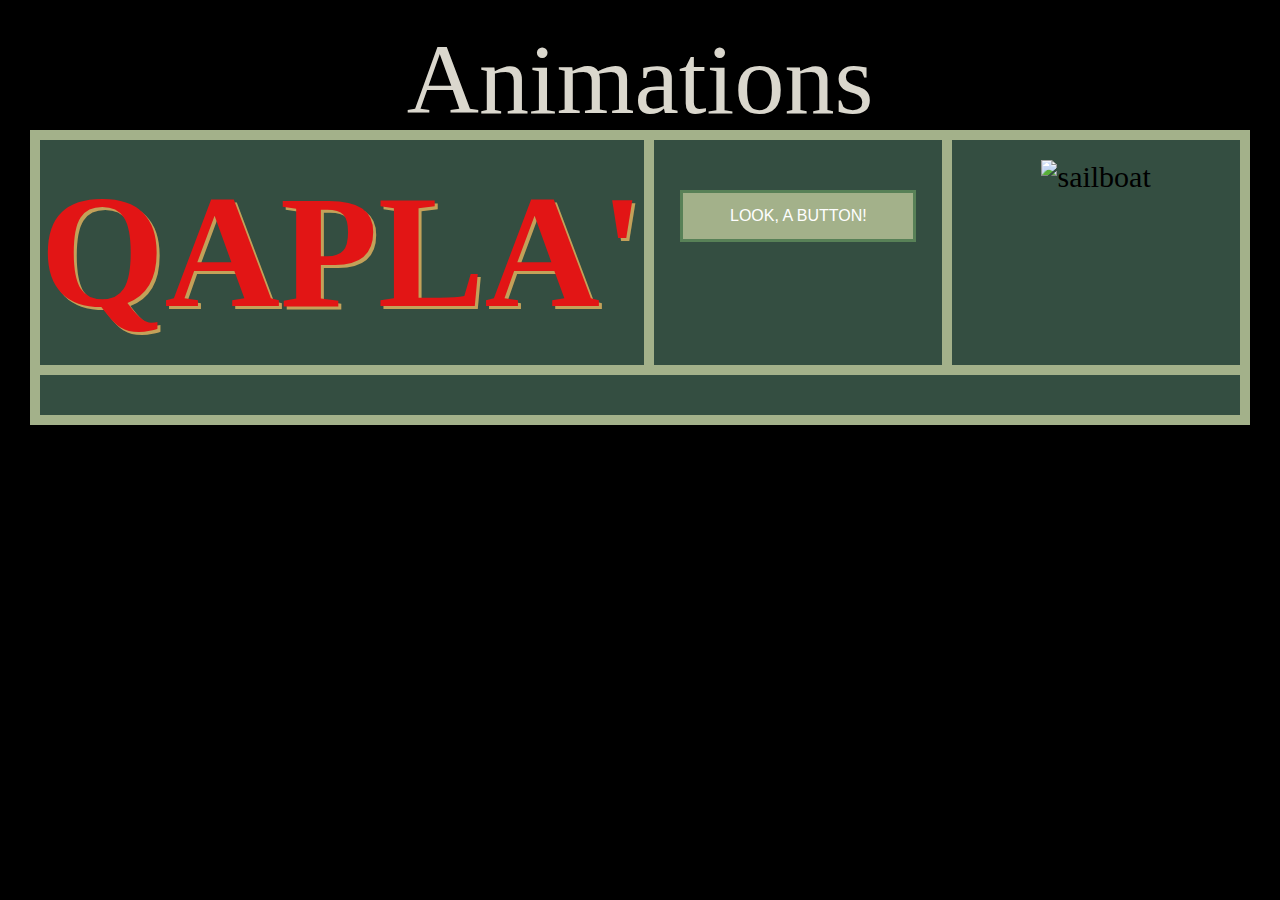
==== index.html @ 4ea67536 "Animation fill" ====
<!DOCTYPE html>
<html lang="en">
<!--
NIC DGL 203
Assignment 2b
Student: Will Lewthwaite
Modified Date: 18 October 2021
-->

<head>
    <meta charset="UTF-8">
    <meta name="viewport" content="width=device-width, initial-scale=1.0">
    <title>Animatitons</title>
    <link rel="stylesheet" href="style.css">
</head>

<body>
    <header class="header">
        <h1>Animations</h1>
    </header>
    <div class="Frames">
        <div class="frame1">
            <h2>QAPLA'</h2>
        </div> <!-- The word Qapla' is Klingon for Success or Good Fortune -->
        <div class="frame2">
            <button><a>Look, a button!</a></button>
        </div>
        <div class="frame3">
            <img src="Sailboat.svg" alt="sailboat" class="boat">
        </div> <!-- My own drawing made in Illustrator -->
        <div class="frame4"></div>
    </div>
</body>

</html>
---- style.css ----
/*
NIC DGL 203
Assignment 2b
Student: Will Lewthwaite
Modified Date: 18 October 2021 
*/

/* Colors used
#DAD7CD - Timberwolf
#A3B18A - Laurel Green
#588157 - Fern
#3A5A40 - Hunter
#344E41 - Brunswick
*/

/* ########### Global Styles ############ */

* {
    padding: 0;
    margin: 0;
    box-sizing: border-box;
}

*, *:before, *:after {
    box-sizing: inherit;
}

html, body {
    background-color: black;
    padding: 15px;
}

h1 {
    font-size: 100px;
    line-height: 1;
}

h2 {
    font-size: 25px;
    color: #DAD7CD;
}

p {
    font-size: 18px;
    color: #DAD7CD;
}

h1 {
    font-family: 'IM Fell English SC', serif;
    font-weight: 400;
    margin: 0;
    color: #DAD7CD
}

img {
    width: 75px;
}

/* ### Grid Styles ### */

.Frames {
    display: grid;
    grid-template-columns: 1fr 1fr 1fr;
    grid-template-rows: 1fr auto;
    grid-gap: 10px;
    background-color: #A3B18A;
    padding: 10px;
}

.Frames>div {
    background-color: #344E41;
    text-align: center;
    padding: 20px 0;
    font-size: 30px;
}

.frame3 {
    background-color: aqua;
}

.frame4 {
    grid-column-start: 1;
    grid-column-end: 4;
    grid-row-start: 2;
    grid-row-end: span 2;
}

/* ## Expanding Typing Animation in Frame 1 ## */

@import url('https://fonts.googleapis.com/css2?family=Rampart+One&display=swap');
@keyframes scaleIn {
    0% {
        transform: scale(0.2);
    }
    85% {
        transform: scale(1.1);
    }
    100% {
        transform: scale(1);
    }
}

h2 {
    font-size: 10rem;
    font-family: 'Rampart One', cursive;
    color: #e21515;
    text-shadow: 3px 3px 0px #c3a159;
    animation-name: scaleIn;
    animation-duration: 2s;
}

/* ## Button in Frame 2 ## */

button:hover {
    cursor: pointer;
}

button {
    /*Customized colors*/
    border: 3px solid #588157;
    margin: 30px auto 0;
    padding: 14px 15px;
    color: #fff;
    background: #A3B18A;
    width: 200px;
    font-size: 1rem;
    text-align: center;
    text-transform: uppercase;
}

button {
    transition: background .3s ease-in, transform .2s .1s ease-in-out;
    border-radius: .3s ease-in;
}

button:hover {
    /* Customized colors */
    transform: scale(1.3);
    background: #DAD7CD;
    color: #353535;
    border-radius: 20px;
}

/* #### Sailboat animation in Frame 3 #### */


.boat:hover {
    animation-name: move;
    animation-duration: 3s;
    animation-fill-mode: forwards;
    animation-iteration-count: 3;
    animation-direction: alternate-reverse;
}

@keyframes move {
    100% {
        transform: translateX(200%);
    }
}

/* #### Responsive Styles #### */

@media screen and (min-width:750px) {
    header, footer {
        text-align: center;
    }
}

@media screen and (max-width: 749px) {
    header, footer {
        text-align: center;
    }
    .Frames {
        display: flex;
        flex-direction: column;
        justify-content: center;
    }
}
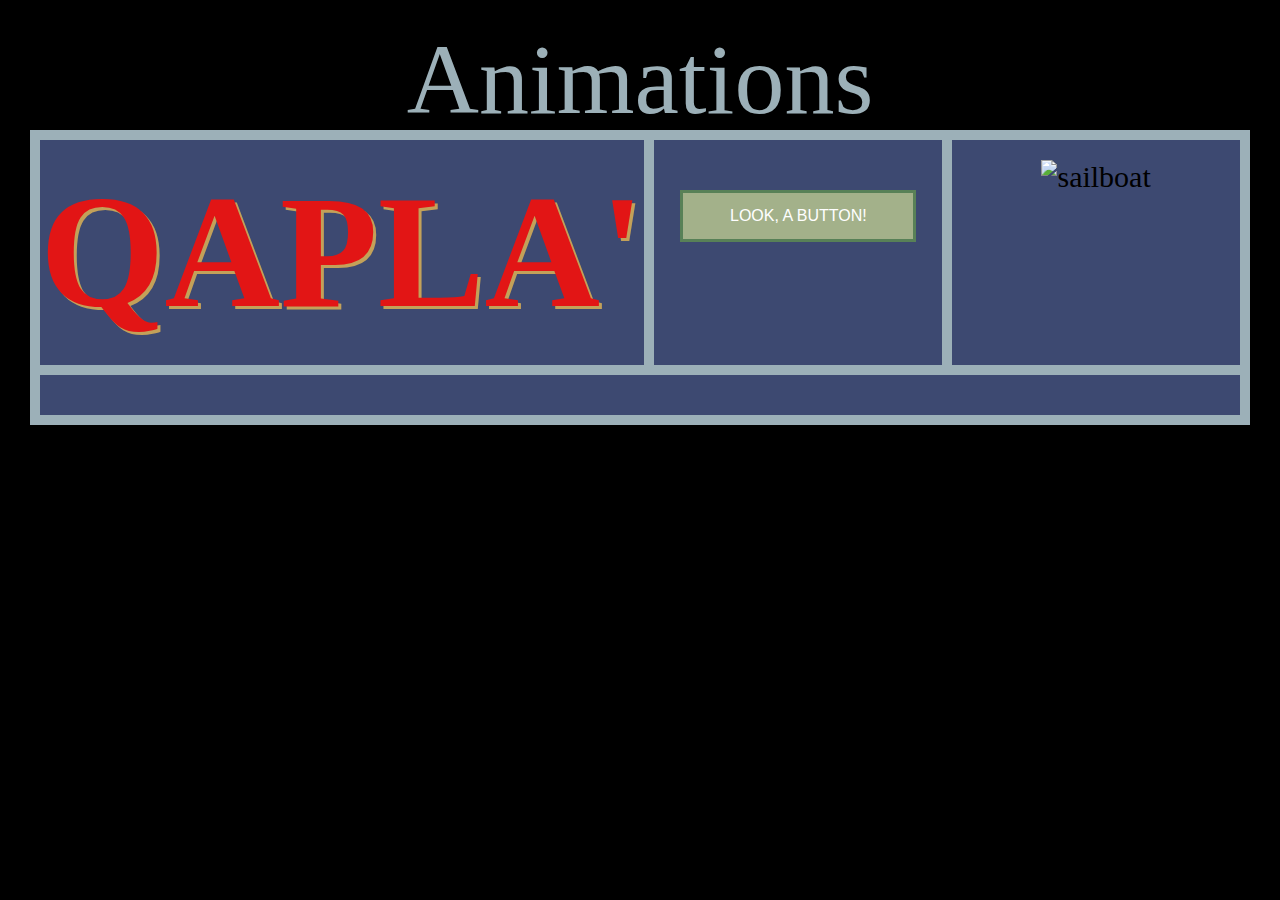
==== commit f3c6f34d: "Debug animation edit colors" ====
--- a/index.html
+++ b/index.html
@@ -26,7 +26,7 @@
             <button><a>Look, a button!</a></button>
         </div>
         <div class="frame3">
-            <img src="Sailboat.svg" alt="sailboat" class="boat">
+            <img src="img/Sailboat.svg" alt="sailboat" class="boat">
         </div> <!-- My own drawing made in Illustrator -->
         <div class="frame4"></div>
     </div>
--- a/style.css
+++ b/style.css
@@ -9,8 +9,9 @@
 #DAD7CD - Timberwolf
 #A3B18A - Laurel Green
 #588157 - Fern
-#3A5A40 - Hunter
-#344E41 - Brunswick
+#9CB0B8 - Pewter Blue
+#667AA3 - Blue Yonder
+#3D4971 - RCAF Blue
 */
 
 /* ########### Global Styles ############ */
@@ -49,11 +50,11 @@
     font-family: 'IM Fell English SC', serif;
     font-weight: 400;
     margin: 0;
-    color: #DAD7CD
+    color: #9CB0B8
 }
 
 img {
-    width: 75px;
+    width: 100px;
 }
 
 /* ### Grid Styles ### */
@@ -63,19 +64,15 @@
     grid-template-columns: 1fr 1fr 1fr;
     grid-template-rows: 1fr auto;
     grid-gap: 10px;
-    background-color: #A3B18A;
+    background-color: #9CB0B8;
     padding: 10px;
 }
 
 .Frames>div {
-    background-color: #344E41;
+    background-color: #3D4971;
     text-align: center;
     padding: 20px 0;
     font-size: 30px;
-}
-
-.frame3 {
-    background-color: aqua;
 }
 
 .frame4 {
@@ -143,7 +140,6 @@
 
 /* #### Sailboat animation in Frame 3 #### */
 
-
 .boat:hover {
     animation-name: move;
     animation-duration: 3s;
@@ -153,8 +149,8 @@
 }
 
 @keyframes move {
-    100% {
-        transform: translateX(200%);
+    75% {
+        transform: translateX(100%);
     }
 }
 
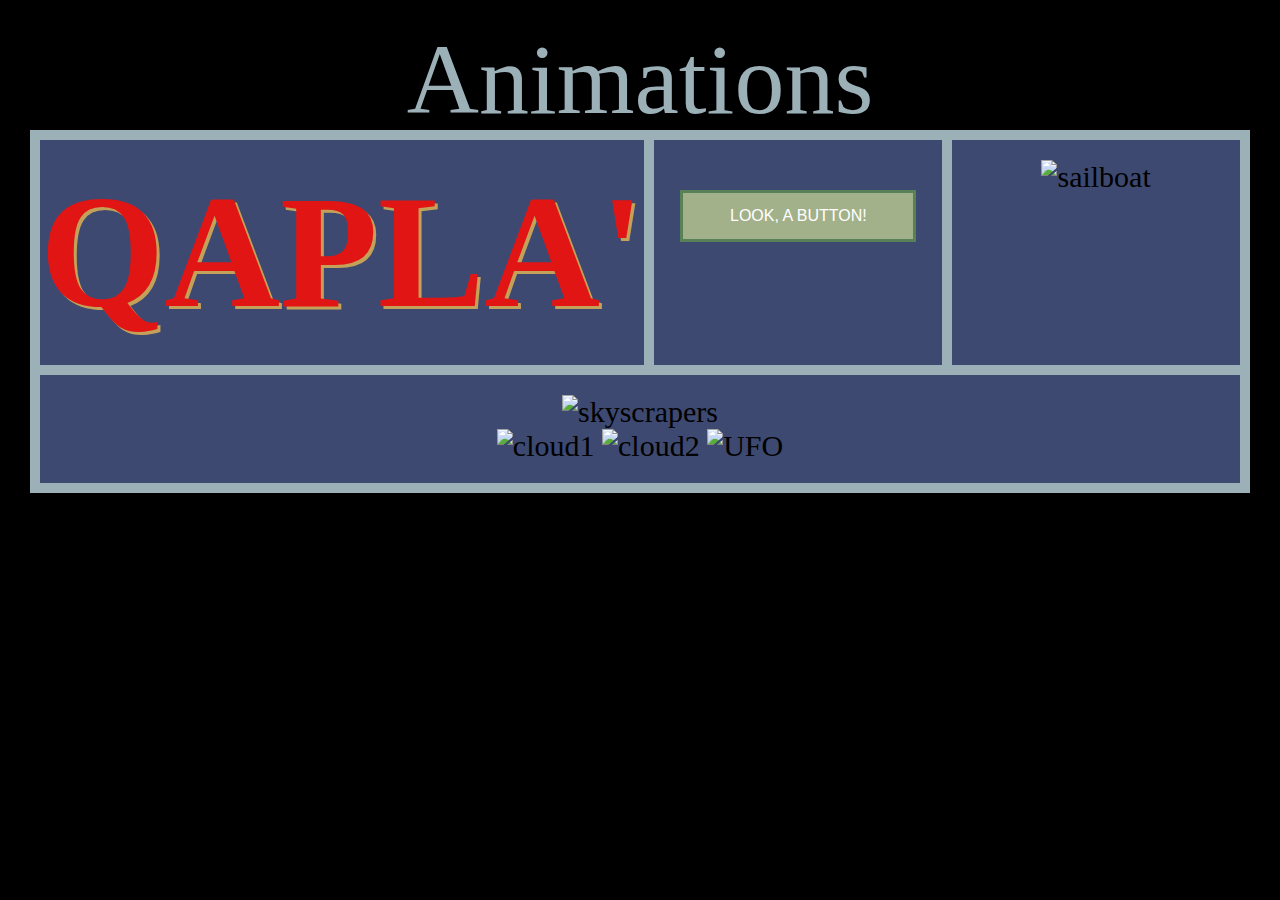
==== commit 8843e675: "Add content to div & set sizes" ====
--- a/index.html
+++ b/index.html
@@ -4,7 +4,7 @@
 NIC DGL 203
 Assignment 2b
 Student: Will Lewthwaite
-Modified Date: 18 October 2021
+Modified Date: 19 October 2021
 -->
 
 <head>
@@ -28,7 +28,14 @@
         <div class="frame3">
             <img src="img/Sailboat.svg" alt="sailboat" class="boat">
         </div> <!-- My own drawing made in Illustrator -->
-        <div class="frame4"></div>
+        <div class="frame4">
+            <div class="sky-scraper">
+                <img src="img/City.svg" alt="skyscrapers"> <!-- My own drawing -->
+            </div>
+            <img src="img/cloud01.svg" alt="cloud1">
+            <img src="img/cloud02.svg" alt="cloud2">
+            <img src="img/UFO.svg" alt="UFO"> <!-- My own drawing -->
+        </div>
     </div>
 </body>
 
--- a/style.css
+++ b/style.css
@@ -2,16 +2,30 @@
 NIC DGL 203
 Assignment 2b
 Student: Will Lewthwaite
-Modified Date: 18 October 2021 
+Modified Date: 19 October 2021 
 */
 
-/* Colors used
+/* 
+    ##### Contents #####
+    1. Colors
+    2. Global Styles
+    3. Grid Styles
+    4. Expanding Typing Animation in Frame 1
+    5. Button in Frame 2
+    6. Sailboat animation in Frame 3
+    7. Clouds Moving in Frame 4
+    8. Responsive Styles
+*/
+
+/* Colors used - Not including text color in Frame1 h2
 #DAD7CD - Timberwolf
 #A3B18A - Laurel Green
 #588157 - Fern
 #9CB0B8 - Pewter Blue
 #667AA3 - Blue Yonder
 #3D4971 - RCAF Blue
+#000000 - Black
+#FFFFFF - White
 */
 
 /* ########### Global Styles ############ */
@@ -154,6 +168,20 @@
     }
 }
 
+/* #### Clouds Moving in Frame 4 #### */
+
+img.cloud {
+    width: 150px;
+}
+
+img.UFO {
+    width: 100px;
+}
+
+.sky-scraper img {
+    width: 100%;
+}
+
 /* #### Responsive Styles #### */
 
 @media screen and (min-width:750px) {
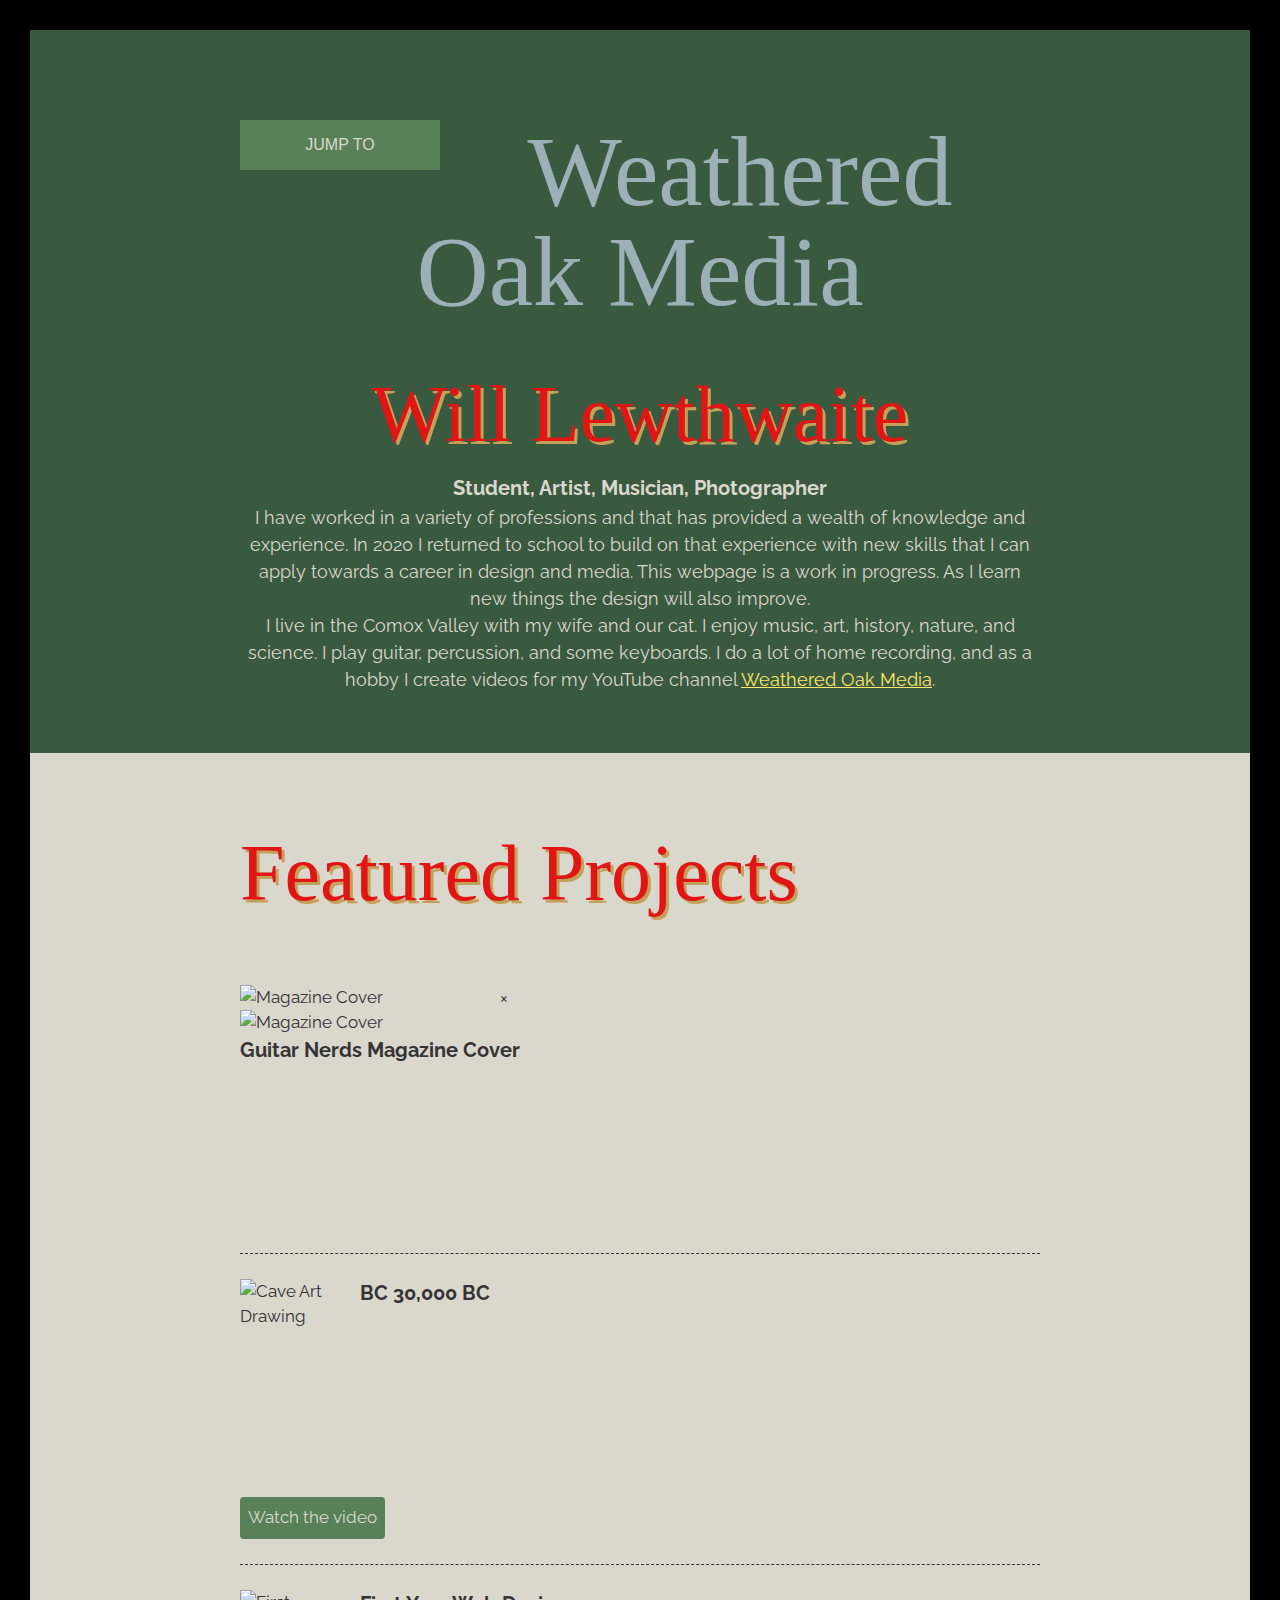
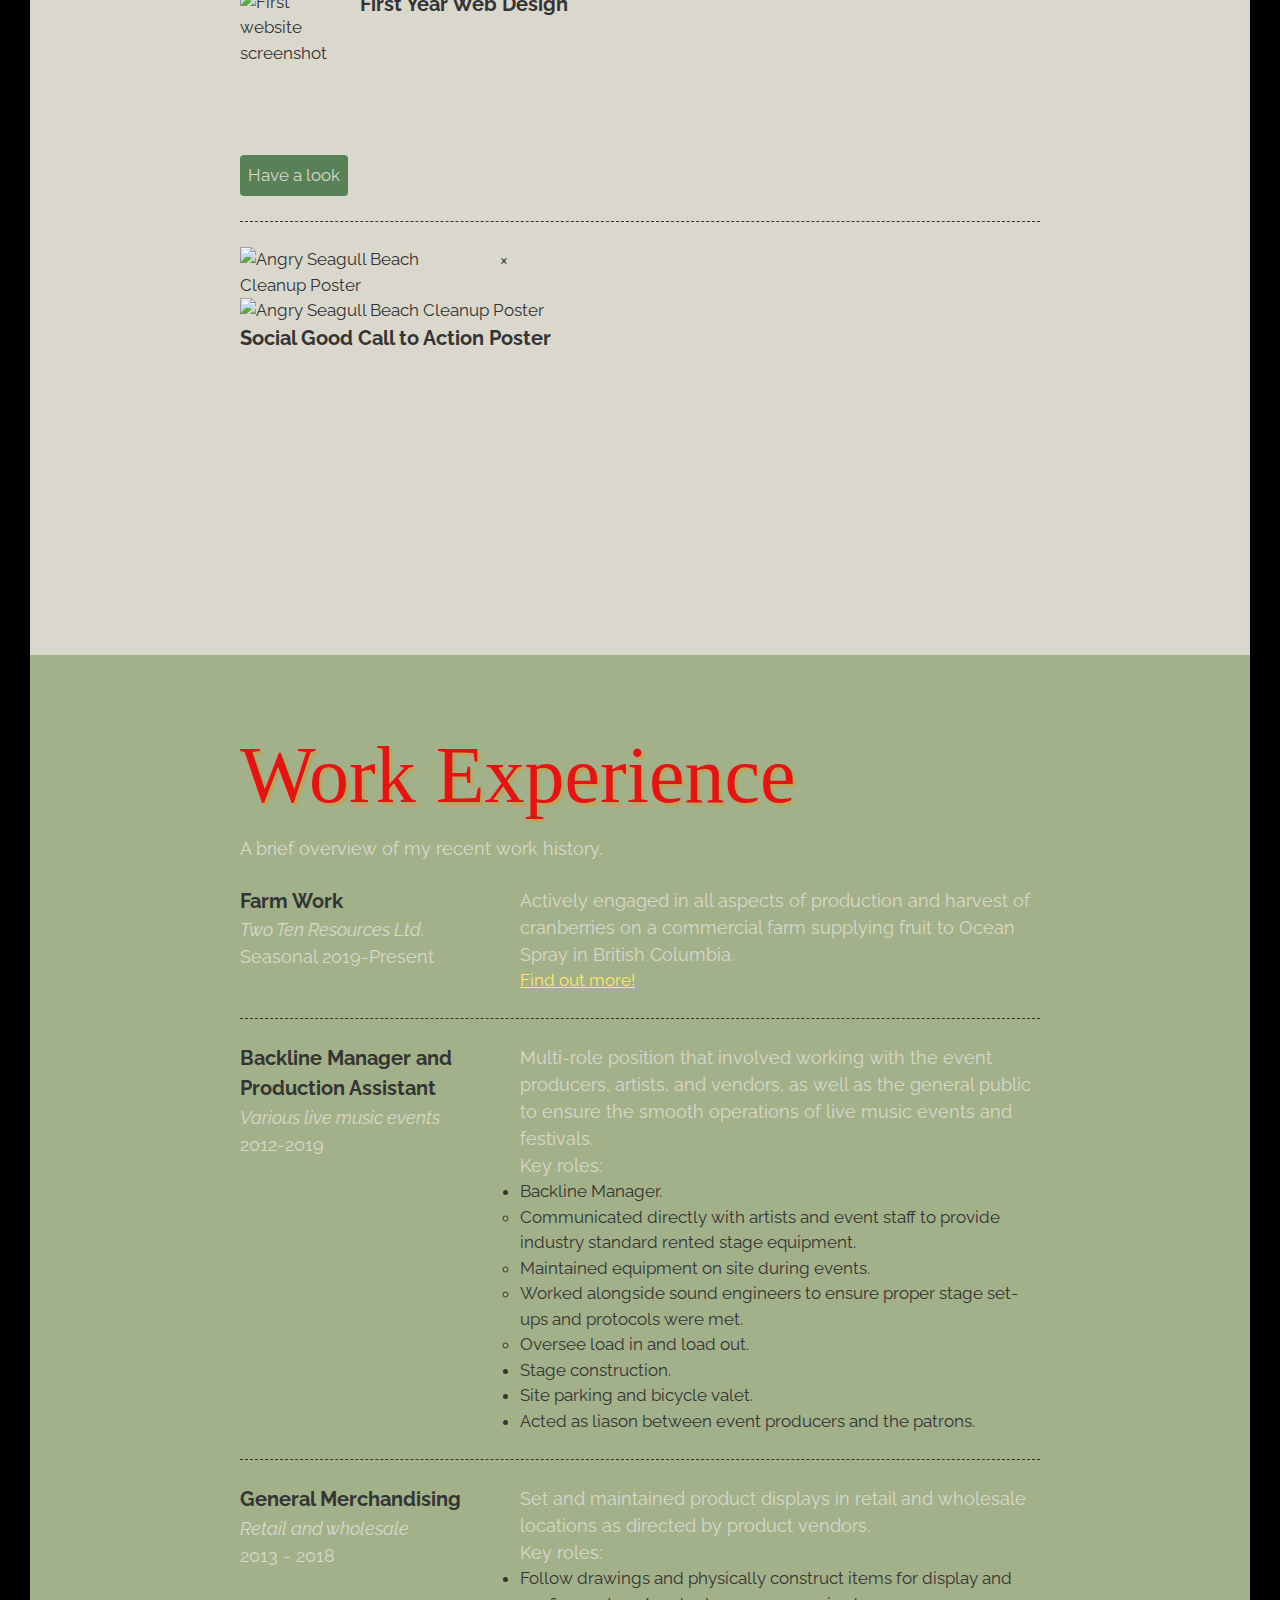
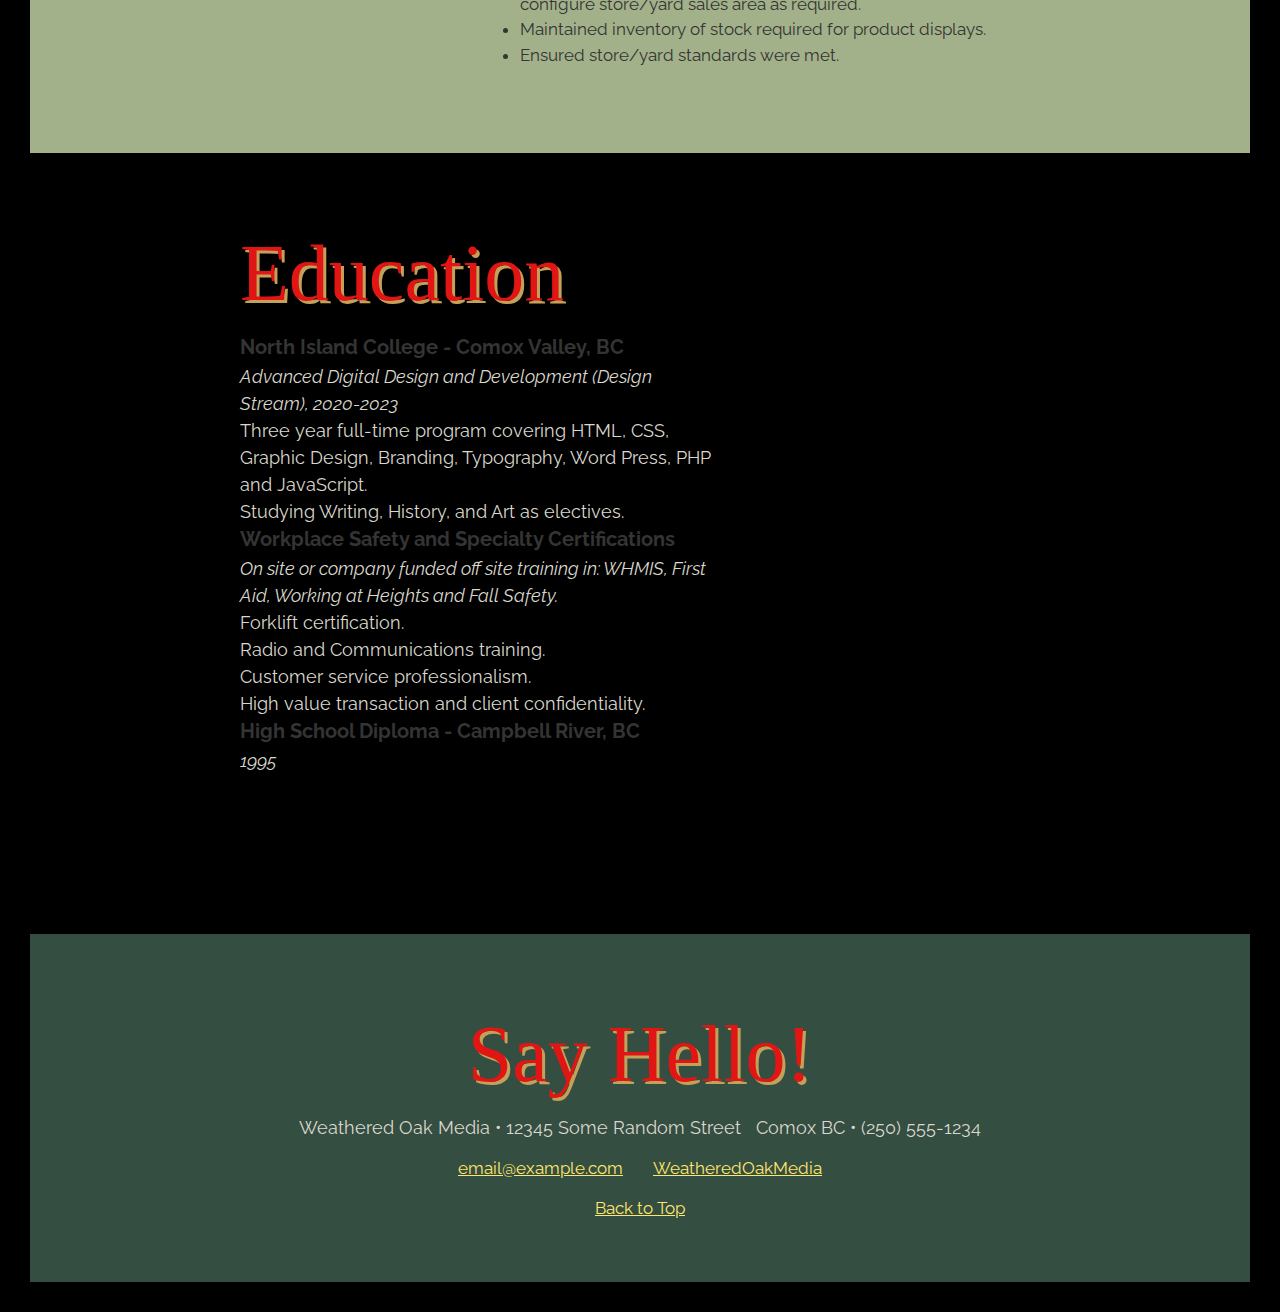
==== commit 0958fe23: "Link css page" ====
--- a/index.html
+++ b/index.html
@@ -1,42 +1,256 @@
 <!DOCTYPE html>
 <html lang="en">
 <!--
-NIC DGL 203
-Assignment 2b
-Student: Will Lewthwaite
-Modified Date: 19 October 2021
+  NIC DGL-203
+  Assignment 1c
+  Author: Will Lewthwaite
+  Date Last Modified: 24 October 2021
 -->
 
 <head>
-    <meta charset="UTF-8">
-    <meta name="viewport" content="width=device-width, initial-scale=1.0">
-    <title>Animatitons</title>
-    <link rel="stylesheet" href="style.css">
+  <meta charset="UTF-8">
+  <meta name="viewport" content="width=device-width, initial-scale=1.0">
+  <title>Weathered Oak Media</title>
+  <link href="https://fonts.googleapis.com/css2?family=IM+Fell+English+SC&family=Raleway&display=swap" rel="stylesheet">
+  <link rel="stylesheet" href="master-styles.css">
 </head>
 
 <body>
-    <header class="header">
-        <h1>Animations</h1>
+  <main>
+    <!-- ***********************  ABOUT / PROFILE  *********************** -->
+    <header>
+      <div class="content-wrap">
+
+        <div class="dropdown">
+          <!--Code from W3 Schools Website HTML/CSS basic Drop Menu.
+          Modified class id names, added 4th list item-->
+          <button class="dropbtn">Jump To</button>
+          <div class="dropdown-list">
+            <a href="#f-projects">Projects</a>
+            <a href="#work">Work Experience</a>
+            <a href="#edu">Education</a>
+            <a href="#contact">Contact</a>
+          </div>
+        </div>
+
+        <h1 id="about">Weathered Oak Media</h1>
+        <h2>Will Lewthwaite</h2>
+        <h3>Student, Artist, Musician, Photographer</h3>
+        <p>I have worked in a variety of professions and that has provided a wealth of knowledge and experience.
+          In 2020 I returned to school to build on that experience with new skills that I can apply towards a career
+          in
+          design and media.
+          This webpage is a work in progress. As I learn new things the design will also improve.</p>
+        <p>I live in the Comox Valley with my wife and our cat. I enjoy music, art, history, nature, and science.
+          I play guitar, percussion, and some keyboards. I do a lot of home recording, and as a hobby I create videos
+          for my YouTube channel <a href="https://www.youtube.com/channel/UCxy8o0J-DcobOQG56dG_FbA"
+            target="_blank">Weathered Oak Media</a>.</p>
+
+
+      </div>
+
     </header>
-    <div class="Frames">
-        <div class="frame1">
-            <h2>QAPLA'</h2>
-        </div> <!-- The word Qapla' is Klingon for Success or Good Fortune -->
-        <div class="frame2">
-            <button><a>Look, a button!</a></button>
-        </div>
-        <div class="frame3">
-            <img src="img/Sailboat.svg" alt="sailboat" class="boat">
-        </div> <!-- My own drawing made in Illustrator -->
-        <div class="frame4">
-            <div class="sky-scraper">
-                <img src="img/City.svg" alt="skyscrapers"> <!-- My own drawing -->
+
+    <!-- ********************  PROJECTS / PORTFOLIO  ********************* -->
+    <section class="projects">
+      <div class="content-wrap divider">
+        <h2 id="f-projects">Featured Projects</h2>
+        <p>View selected projects below.</p>
+
+        <!-- Project 1 -->
+        <section class="project-item">
+          <img src="images/GuitarNerdsCover.jpg" alt="Magazine Cover" style="width:30%;cursor:zoom-in"
+            onclick="document.getElementById('modal01').style.display='block'">
+
+          <div id="modal01" class="w3-modal" onclick="this.style.display='none'">
+            <span class="w3-button w3-hover-red w3-xlarge w3-display-topright">&times;</span>
+            <div class="w3-modal-content w3-animate-zoom">
+              <img src="images/GuitarNerdsCover.jpg" alt="Magazine Cover" style="width:100%">
+              <!--Modal Code adapted from W3 Schools website. Modified with image names and div id -->
             </div>
-            <img src="img/cloud01.svg" alt="cloud1">
-            <img src="img/cloud02.svg" alt="cloud2">
-            <img src="img/UFO.svg" alt="UFO"> <!-- My own drawing -->
-        </div>
-    </div>
+          </div>
+          <!--This is where I will showcase magazine cover from last year. Modal image will work here.-->
+          <h3>Guitar Nerds Magazine Cover</h3>
+          <p>For my DGL 112 Typography course, a major project was designing a magazine cover plus the first few pages.
+            This included advertising, a letter from the editor, and an article. I designed the entire project from
+            scratch, wrote all of the content, and used my own photos with assistance from my wife. The project received
+            high marks and high praise
+            from the instructor, and also provided an opportunity to live out a teenage fantasy by putting myself on the
+            cover.
+            Click the image to enlarge.</p>
+        </section>
+
+        <!-- Project 2 -->
+        <section class="project-item">
+          <img src="images/WillCaveArt.jpg" alt="Cave Art Drawing">
+          <h3>BC 30,000 BC</h3>
+          <p>As a term project in FIN 100 Art History, students were asked to analyze and critique a work of art from a
+            period of history
+            within the textbook and then come up with their own creative response in whatever form. I chose the artwork
+            seen in prehistoric
+            cave drawings found in France that are estimated to be well over 30,000 years old. My creative response was
+            in two parts:
+            I created a large drawing in the style and method of the ancient artists and produced a video documenting
+            the
+            entire project. This involved research, voice-over recordings, and even composing and recording the
+            soundtrack.
+          </p>
+          <a class="btn" href="https://www.youtube.com/watch?v=9argG19zbzU" target="_blank">Watch the video</a>
+        </section>
+
+        <!-- Project 3 -->
+        <section class="project-item">
+          <img src="images/WOSite1.jpg" alt="First website screenshot">
+          <h3>First Year Web Design</h3>
+          <p>In my first year DGL 103 and 113 classes the major course project was to create our very own websites from
+            the ground up.
+            Being new to web development, my idea was to build a site to showcase my evolving photo and video work under
+            my established name
+            Weathered Oak Media. The site has minor flaws, but it is something I am proud of for a first attempt.
+          </p>
+          <a class="btn" href="https://nicdgl113.github.io/course-project-WeatheredOak/WeatheredOak_home.html"
+            target="_blank">Have a look</a>
+        </section>
+
+        <!-- Project 4 -->
+        <section class="project-item">
+          <img src="images/BeachMasse3_WL.jpg" alt="Angry Seagull Beach Cleanup Poster" style="width:30%;cursor:zoom-in"
+            onclick="document.getElementById('modal02').style.display='block'">
+
+          <div id="modal02" class="w3-modal" onclick="this.style.display='none'">
+            <span class="w3-button w3-hover-red w3-xlarge w3-display-topright">&times;</span>
+            <div class="w3-modal-content w3-animate-zoom">
+              <img src="images/BeachMasse3_WL.jpg" alt="Angry Seagull Beach Cleanup Poster" style="width:100%">
+              <!--Code adapted from W3 Schools website. Modified with image names and div id -->
+            </div>
+          </div>
+          <h3>Social Good Call to Action Poster</h3>
+          <p>A notable project from my DGL 102 course was a Social Good Call to Action poster. Using design principles
+            we learned
+            throughout the year, we chose a worthy cause and created posters to raise awareness of an issue with the
+            call to action
+            clearly noted. Plastic pollution on our beaches is a worldwide issue, so my poster urges people to get
+            involved in beach
+            cleanups through the Surfrider Foundation. The style of my design is a tribute to the psychedelic concert
+            posters of the 1960s,
+            particularly the artist Bob Masse, with a modern twist. The angry seagull became a bit of a mascot for my
+            entire first year.
+            Click the image to enlarge.
+          </p>
+        </section>
+      </div>
+    </section>
+
+    <!-- ***********************  WORK EXPERIENCE  *********************** -->
+    <section class="work-experience">
+      <div class="content-wrap item-details divider">
+        <h2 id="work">Work Experience</h2>
+        <p>A brief overview of my recent work history.</p>
+
+        <!-- Job 1 -->
+        <section class="job-item">
+          <div class="job-details">
+            <h3>Farm Work</h3>
+            <p>Two Ten Resources Ltd.</p>
+            <p>Seasonal 2019-Present</p>
+          </div>
+          <div class="job-summary">
+            <p>Actively engaged in all aspects of production and harvest of cranberries on a commercial farm supplying
+              fruit to Ocean Spray in British Columbia.</p>
+            <a class="btn" href="https://www.youtube.com/watch?v=CwHTG5QL4j8" target="_blank">Find out more!</a>
+          </div>
+        </section>
+
+        <!-- Job 2 -->
+        <section class="job-item">
+          <div class="job-details">
+            <h3>Backline Manager and Production Assistant</h3>
+            <p>Various live music events</p>
+            <p>2012-2019</p>
+          </div>
+          <div class="job-summary">
+            <p>Multi-role position that involved working with the event producers, artists, and vendors, as well as the
+              general public
+              to ensure the smooth operations of live music events and festivals.
+            </p>
+            <p>Key roles:</p>
+            <ul>
+              <li>Backline Manager.
+                <ul>
+                  <li>Communicated directly with artists and event staff to provide industry standard rented stage
+                    equipment.</li>
+                  <li>Maintained equipment on site during events.</li>
+                  <li>Worked alongside sound engineers to ensure proper stage set-ups and protocols were met.</li>
+                  <li>Oversee load in and load out.</li>
+                </ul>
+              </li>
+              <li>Stage construction.</li>
+              <li>Site parking and bicycle valet.</li>
+              <li>Acted as liason between event producers and the patrons.</li>
+            </ul>
+          </div>
+        </section>
+
+        <!-- Job 3 -->
+        <section class="job-item">
+          <div class="job-details">
+            <h3>General Merchandising</h3>
+            <p>Retail and wholesale</p>
+            <p>2013 - 2018</p>
+          </div>
+          <div class="job-summary">
+            <p>Set and maintained product displays in retail and wholesale locations as directed by product vendors.</p>
+            <p>Key roles:</p>
+            <ul>
+              <li>Follow drawings and physically construct items for display and configure store/yard sales area as
+                required.</li>
+              <li>Maintained inventory of stock required for product displays.</li>
+              <li>Ensured store/yard standards were met.</li>
+            </ul>
+          </div>
+        </section>
+      </div>
+    </section>
+
+    <!-- ******************  EDUCATION & CERTIFICATIONS ****************** -->
+    <section class="education">
+      <div class="content-wrap item-details">
+        <h2 id="edu">Education</h2>
+        <section>
+          <h3>North Island College - Comox Valley, BC</h3>
+          <p>Advanced Digital Design and Development (Design Stream), 2020-2023</p>
+          <p>Three year full-time program covering HTML, CSS, Graphic Design, Branding, Typography, Word Press, PHP and
+            JavaScript.</p>
+          <p>Studying Writing, History, and Art as electives.</p>
+        </section>
+        <section>
+          <h3>Workplace Safety and Specialty Certifications</h3>
+          <p>On site or company funded off site training in: WHMIS, First Aid, Working at Heights and Fall Safety.</p>
+          <p>Forklift certification.</p>
+          <p>Radio and Communications training.</p>
+          <p>Customer service professionalism.</p>
+          <p>High value transaction and client confidentiality.</p>
+        </section>
+        <section>
+          <h3>High School Diploma - Campbell River, BC</h3>
+          <p>1995</p>
+        </section>
+      </div>
+    </section>
+
+    <!-- *****************  CONTACT INFO / SOCIAL MEDIA  ***************** -->
+    <footer>
+      <div class="content-wrap">
+        <h2 id="contact">Say Hello!</h2>
+        <p>Weathered Oak Media &#8226; 12345 Some Random Street &nbsp; Comox BC &#8226; (250) 555-1234 </p>
+        <ul class="contact-list">
+          <li><a href="mailto:email@example.com">email@example.com</a></li>
+          <li><a href="https://www.facebook.com/WeatheredOakMedia" target="_blank">WeatheredOakMedia</a></li>
+        </ul>
+        <a class="btn" href="#about">Back to Top</a>
+      </div>
+    </footer>
+  </main>
 </body>
 
 </html>--- a/master-styles.css
+++ b/master-styles.css
@@ -0,0 +1,515 @@
+/*
+NIC DGL-203
+Assignment 2c - Master Stylesheet
+Author: Will Lewthwaite
+Date Last Modified: 24 October, 2021
+*/
+
+/*
+COLOR PALETTE
+https://coolors.co/f7fff7-343434-2f3061-ffe66d-a1c6d7
+#F7FFF7 - almost white
+#343434 - dark gray - almost black
+#2F3061 - blue dark
+#FFE66D - yellow
+#A1C6D7 - blue light
+*/
+
+/*New Custom Color Palette Oct 3, 2021
+https://coolors.co/dad7cd-a3b18a-588157-3a5a40-344e41
+#DAD7CD - Timberwolf
+#A3B18A - Laurel Green
+#588157 - Fern
+#3A5A40 - Hunter
+#344E41 - Brunswick
+*/
+
+/* Global styles
+------------------------------------*/
+
+html {
+    box-sizing: border-box;
+}
+
+*, *:before, *:after {
+    box-sizing: inherit;
+}
+
+body {
+    color: #343434;
+    margin: 0;
+    padding: 0;
+    font-family: 'Raleway', sans-serif;
+    font-size: 17px;
+    line-height: 1.5;
+}
+
+img {
+    width: 300px;
+}
+
+a {
+    color: #FFE66D;
+}
+
+a:hover {
+    text-decoration: none;
+}
+
+h1 {
+    font-size: 100px;
+    line-height: 1;
+    padding: 32px 0;
+}
+
+h2 {
+    font-size: 45px;
+}
+
+h1, h2 {
+    font-family: 'IM Fell English SC', serif;
+    font-weight: 400;
+    margin: 0;
+}
+
+.content-wrap {
+    max-width: 800px;
+    width: 85%;
+    margin: 0 auto;
+    padding: 60px 0;
+}
+
+h3 {
+    margin-bottom: 0;
+}
+
+.item-details h3+p {
+    font-style: italic;
+}
+
+.item-details h3~p {
+    margin: 0;
+}
+
+.divider>section {
+    border-bottom: 1px dashed #343434;
+    padding: 25px 0;
+}
+
+.divider>section:last-of-type {
+    border-bottom: none;
+}
+
+/* Profile
+------------------------------------*/
+
+header {
+    background: #3A5A40;
+    color: #DAD7CD;
+}
+
+/* -Drop Down Navigation Code from W3 Schools Website HTML/CSS basic Drop Menu.
+Modified class id names, added 4th list item, modified colors- */
+
+.dropbtn {
+    background-color: #588157;
+    color: #DAD7CD;
+    padding: 16px;
+    font-size: 16px;
+    border: none;
+}
+
+.dropdown {
+    position: relative;
+    /*display: inline-block;*/
+    float: left;
+}
+
+.dropdown-list {
+    display: none;
+    position: absolute;
+    background-color: #A3B18A;
+    min-width: 160px;
+    box-shadow: 0px 8px 16px 0px rgba(0, 0, 0, 0.2);
+    z-index: 1;
+}
+
+.dropdown-list a {
+    color: black;
+    padding: 12px 16px;
+    text-decoration: none;
+    display: block;
+}
+
+.dropdown-list a:hover {
+    background-color: #ddd;
+}
+
+.dropdown:hover .dropdown-list {
+    display: block;
+}
+
+.dropdown:hover .dropbtn {
+    background-color: #3e8e41;
+}
+
+/* Projects
+------------------------------------*/
+
+.projects {
+    background: #DAD7CD;
+}
+
+.projects a {
+    color: #2F3061
+}
+
+.projects .btn {
+    color: #DAD7CD;
+    background: #588157;
+    text-decoration: none;
+    padding: 8px;
+    border-radius: 4px;
+    display: inline-block;
+}
+
+.projects .btn:hover {
+    background: rgba(47, 48, 97, 80%);
+}
+
+.project-item {
+    overflow: hidden;
+}
+
+.project-item h3 {
+    margin-top: 0;
+}
+
+/* Work Experience
+------------------------------------*/
+
+.work-experience {
+    background: #A3B18A;
+}
+
+/* Education
+------------------------------------*/
+
+.education {
+    background-image: url(../placeholder\ images/sharon-mccutcheon-unsplash.jpg);
+    /* For this section I kept one of the stock images from the tutorial
+    because I liked the books and they went well with the color theme */
+    background-size: cover;
+    background-position: top right;
+    padding-bottom: 100px;
+}
+
+.education p {
+    width: 60%;
+}
+
+/* Contact Info
+------------------------------------*/
+
+footer {
+    background: #344E41;
+    color: #DAD7CD;
+}
+
+.contact-list {
+    list-style-type: none;
+    padding: 0;
+}
+
+.contact-list a {
+    padding: 15px;
+    display: inline-block;
+}
+
+
+
+/* ANIMATION Styles */
+/* 
+    ##### Contents #####
+    1. Colors
+    2. Global Styles
+    3. Grid Styles
+    4. Expanding Typing Animation in Frame 1
+    5. Button in Frame 2
+    6. Sailboat animation in Frame 3
+    7. Clouds Moving in Frame 4
+    8. Responsive Styles
+*/
+
+/* Colors used - Not including text color in Frame1 h2
+#DAD7CD - Timberwolf
+#A3B18A - Laurel Green
+#588157 - Fern
+#9CB0B8 - Pewter Blue
+#667AA3 - Blue Yonder
+#3D4971 - RCAF Blue
+#000000 - Black
+#FFFFFF - White
+*/
+
+/* ########### Global Styles ############ */
+
+* {
+    padding: 0;
+    margin: 0;
+    box-sizing: border-box;
+}
+
+*, *:before, *:after {
+    box-sizing: inherit;
+}
+
+html, body {
+    background-color: black;
+    padding: 15px;
+}
+
+h1 {
+    font-size: 100px;
+    line-height: 1;
+}
+
+h2 {
+    font-size: 25px;
+    color: #DAD7CD;
+}
+
+p {
+    font-size: 18px;
+    color: #DAD7CD;
+}
+
+h1 {
+    font-family: 'IM Fell English SC', serif;
+    font-weight: 400;
+    margin: 0;
+    color: #9CB0B8
+}
+
+img {
+    width: 100px;
+}
+
+/* ### Grid Styles ### */
+
+.Frames {
+    display: grid;
+    grid-template-columns: 1fr 1fr 1fr;
+    grid-template-rows: 1fr auto;
+    grid-gap: 10px;
+    background-color: #9CB0B8;
+    padding: 10px;
+}
+
+.Frames>div {
+    background-color: #3D4971;
+    text-align: center;
+    padding: 20px 0;
+    font-size: 30px;
+}
+
+.frame4 {
+    grid-column-start: 1;
+    grid-column-end: 4;
+    grid-row-start: 2;
+    grid-row-end: span 2;
+    overflow: hidden;
+    position: relative;
+}
+
+/* ## Expanding Typing Animation in Frame 1 ## */
+
+/* This works on page load. Refresh to see a Klingon greeting. */
+
+@import url('https://fonts.googleapis.com/css2?family=Rampart+One&display=swap');
+@keyframes scaleIn {
+    0% {
+        transform: scale(0.2);
+    }
+    85% {
+        transform: scale(1.1);
+    }
+    100% {
+        transform: scale(1);
+    }
+}
+
+h2 {
+    /* Modified font, size and colors from tutorial example */
+    font-size: 5rem;
+    font-family: 'Rampart One', cursive;
+    color: #e21515;
+    text-shadow: 3px 3px 0px #c3a159;
+    animation-name: scaleIn;
+    animation-duration: 2s;
+}
+
+/* ## Button in Frame 2 ## */
+
+/* Note: The hover effect does not work in small screens,
+    however you can see the same animation by clicking on the button */
+
+button:hover {
+    cursor: pointer;
+}
+
+button {
+    /*Customized colors*/
+    border: 3px solid #588157;
+    margin: 30px auto 0;
+    padding: 14px 15px;
+    color: #fff;
+    background: #A3B18A;
+    width: 200px;
+    font-size: 1rem;
+    text-align: center;
+    text-transform: uppercase;
+}
+
+button {
+    transition: background .3s ease-in, transform .2s .1s ease-in-out;
+    border-radius: .3s ease-in;
+}
+
+button:hover {
+    /* Customized colors */
+    transform: scale(1.3);
+    background: #DAD7CD;
+    color: #353535;
+    border-radius: 20px;
+}
+
+/* #### Sailboat animation in Frame 3 #### */
+
+/* Note: Click on boat at smaller screen sizes to activate animation. */
+
+.boat:hover {
+    animation-name: move;
+    animation-duration: 3s;
+    animation-fill-mode: forwards;
+    animation-iteration-count: 3;
+    animation-direction: alternate-reverse;
+}
+
+@keyframes move {
+    75% {
+        transform: translateX(100%);
+    }
+}
+
+/* #### Clouds Moving in Frame 4 #### */
+
+/* Clouds and UFO should move in a steady stream 5 seconds apart.
+    With the speed difference, the longer you watch you will see
+    the clouds seem to chase and overtake each other as the UFO flies by quickly. */
+
+.cloud1 {
+    animation: float 20s linear infinite;
+}
+
+.cloud2 {
+    animation: float 25s 5s linear infinite backwards;
+}
+
+.UFO {
+    animation: float 15s linear infinite;
+}
+
+@keyframes float {
+    0% {
+        transform: translateX(-800px);
+    }
+    100% {
+        transform: translateX(820px);
+    }
+}
+
+.sky-scraper, .cloud {
+    position: absolute;
+}
+
+.sky-scraper {
+    z-index: 50;
+}
+
+.cloud2 {
+    top: 76px;
+}
+
+.cloud1 {
+    top: 30px;
+}
+
+.UFO {
+    top: 50px;
+}
+
+img.cloud {
+    width: 150px;
+}
+
+img.UFO {
+    width: 100px;
+}
+
+.sky-scraper img {
+    width: 100%;
+}
+
+/* #### Responsive Styles #### */
+
+@media screen and (min-width:750px) {
+    header, footer {
+        text-align: center;
+    }
+}
+.project-item img {
+        float: left;
+        margin-right: 20px;
+    }
+    .job-item {
+        display: grid;
+        grid-template-columns: 1fr 2fr;
+        column-gap: 20px;
+    }
+    .contact-list {
+        display: flex;
+        justify-content: center;
+    }
+    .education {
+        display: flex;
+    }
+}
+
+@media screen and (max-width: 749px) {
+    header, footer {
+        text-align: center;
+    }
+h1 {
+        font-size: 75px;
+        line-height: 0.9;
+        margin-bottom: 20px;
+    }
+    h2 {
+        line-height: 1;
+    }
+    .contact-list a {
+        padding: 5px;
+    }
+    .education {
+        background-image: none;
+    }/*-- This addresses the issue of text readability at smaller screen sizes by clearing the background image --*/
+}
+    .Frames {
+        display: flex;
+        flex-direction: column;
+        justify-content: center;
+    }
+}
+
+    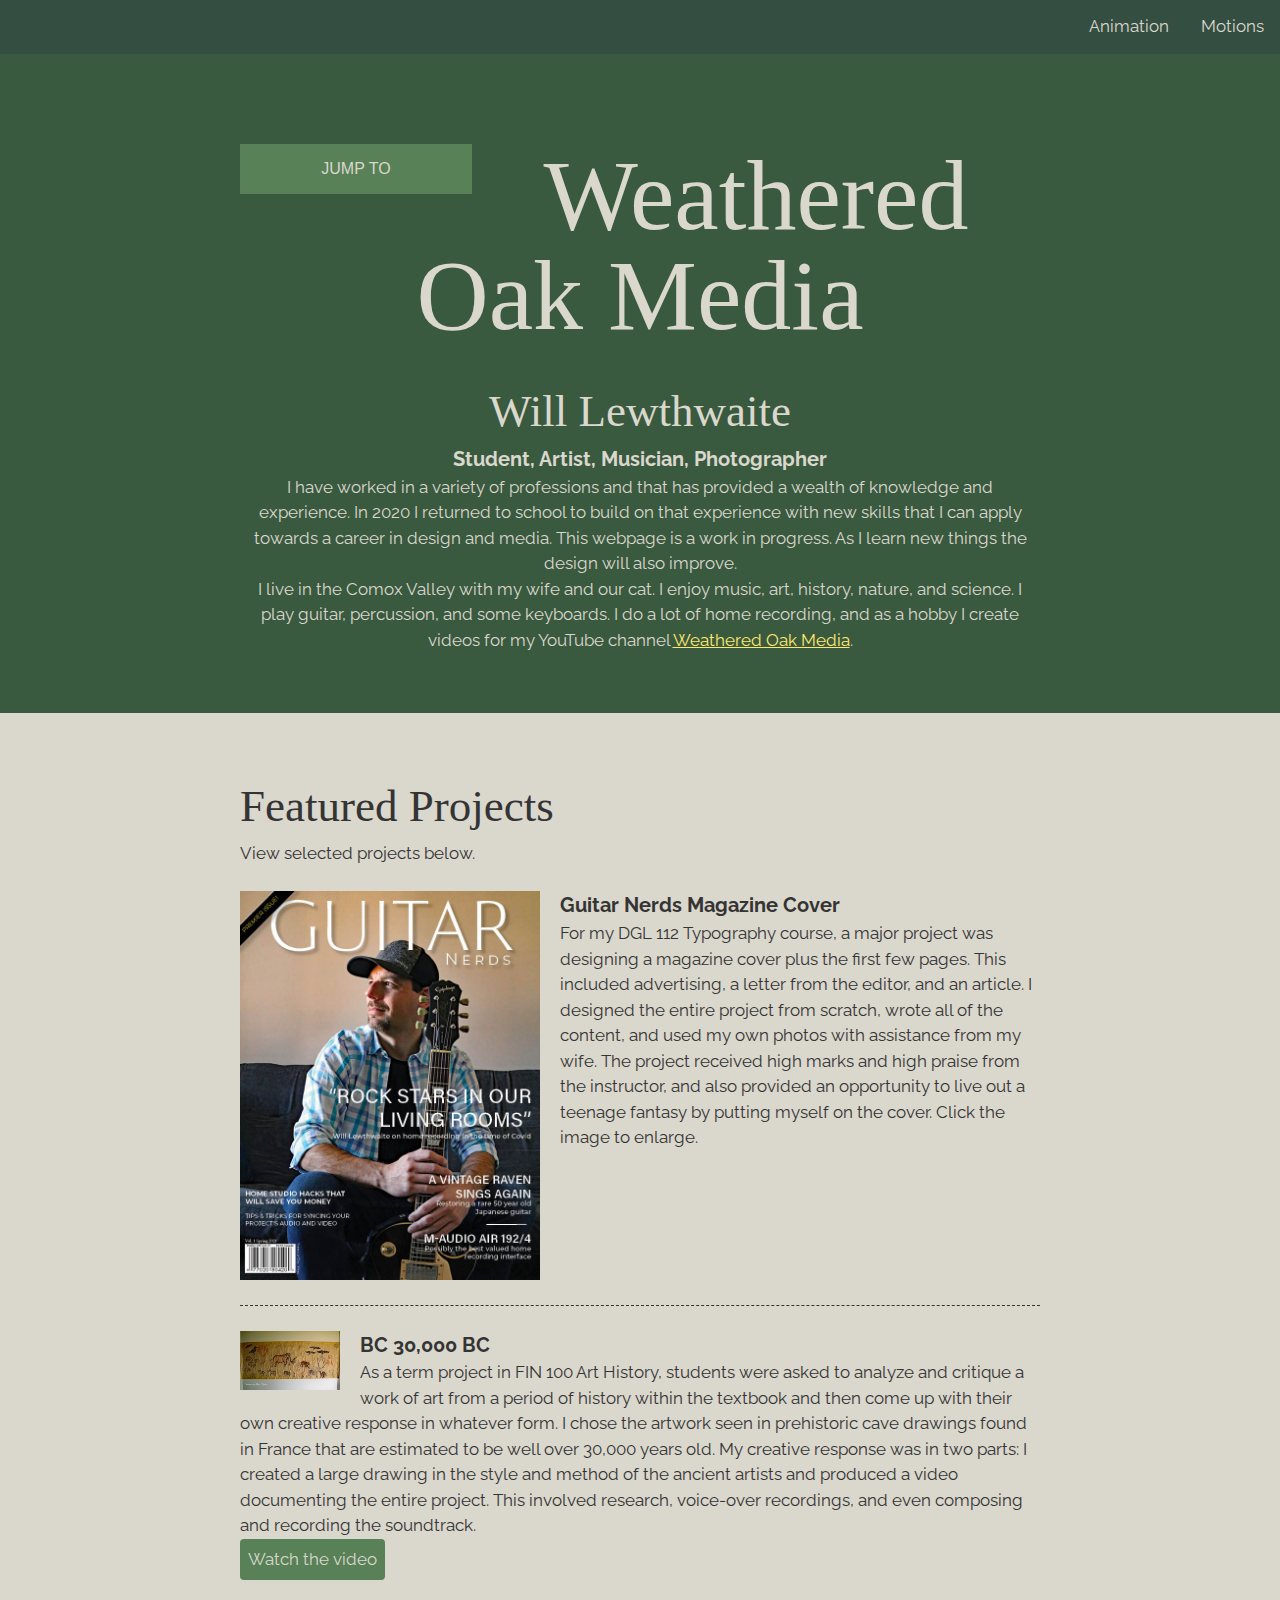
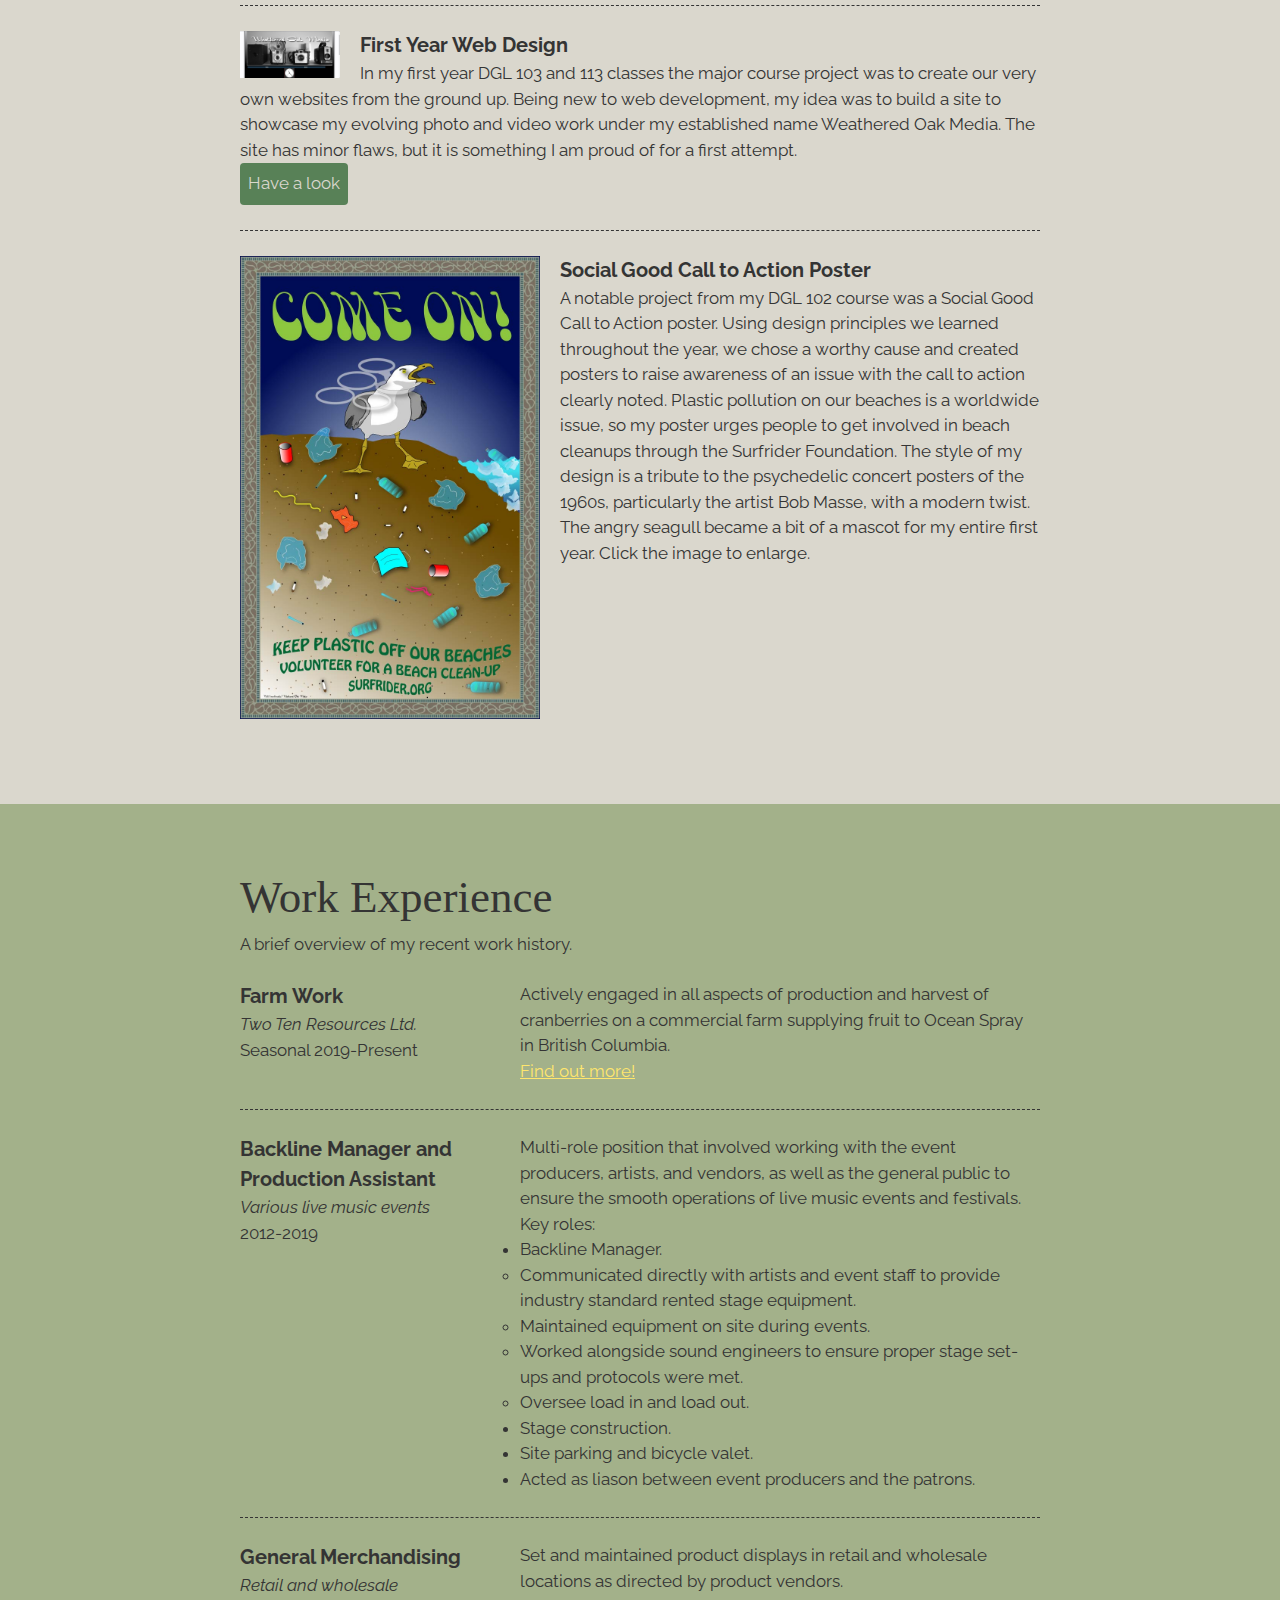
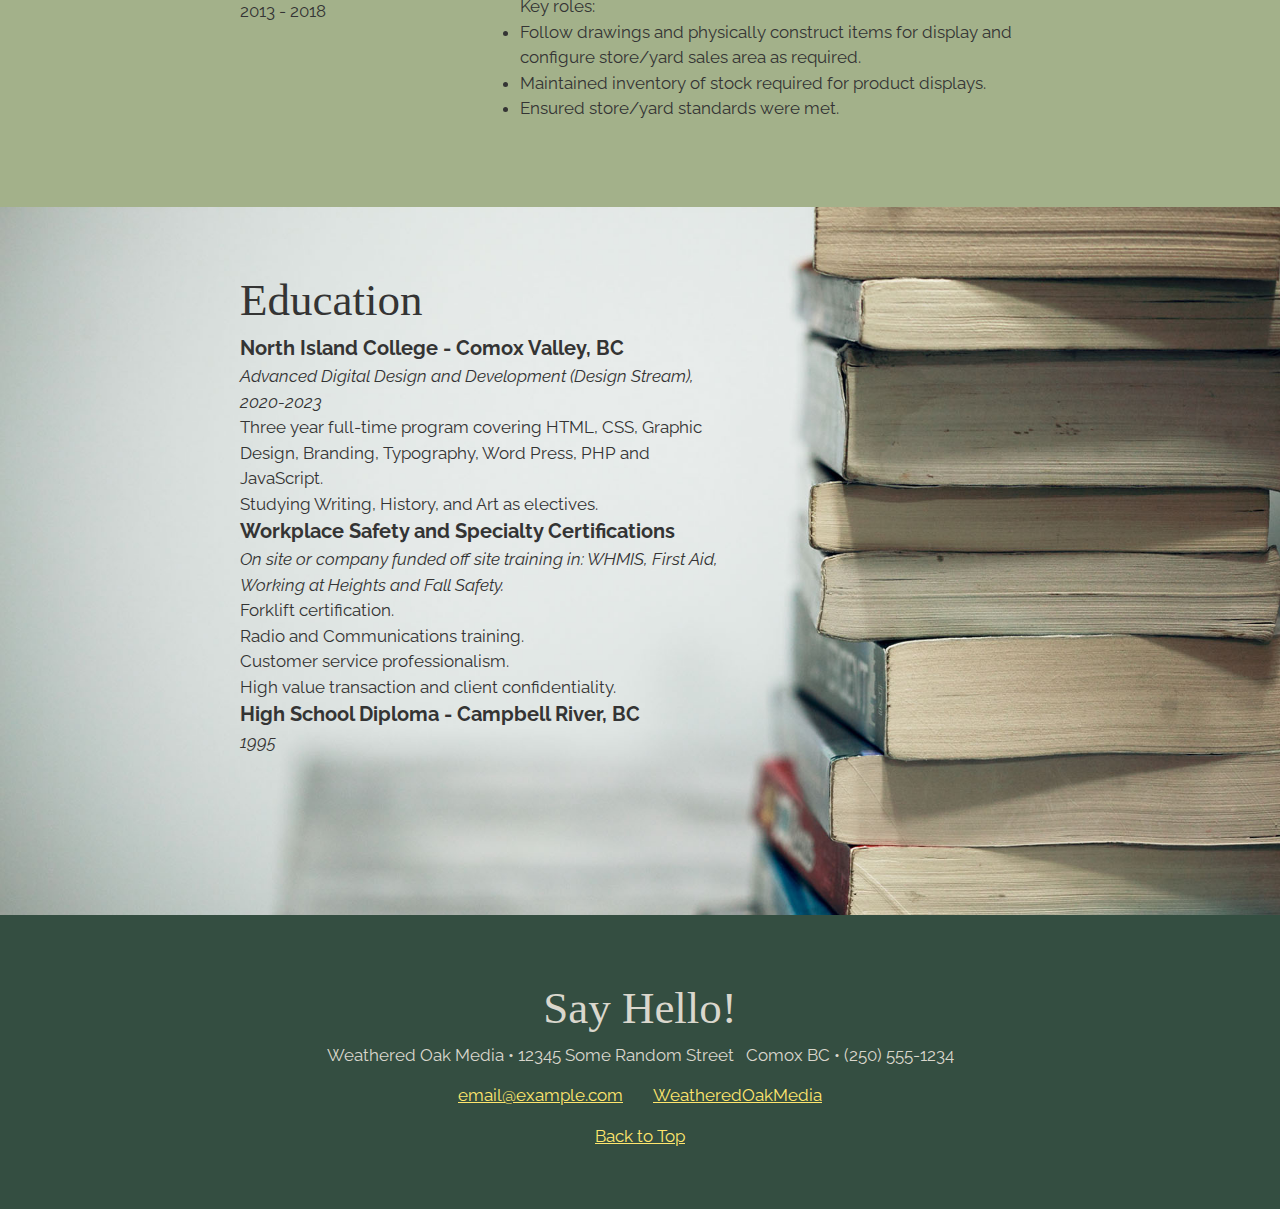
==== commit 06d80c98: "Fix broken links in ul top-nav" ====
--- a/index.html
+++ b/index.html
@@ -18,6 +18,12 @@
 <body>
   <main>
     <!-- ***********************  ABOUT / PROFILE  *********************** -->
+
+    <ul class="top-nav">
+      <li><a href="motions.html">Motions</a></li>
+      <li><a href="animation.html">Animation</a></li>
+    </ul>
+
     <header>
       <div class="content-wrap">
 
@@ -59,17 +65,9 @@
 
         <!-- Project 1 -->
         <section class="project-item">
-          <img src="images/GuitarNerdsCover.jpg" alt="Magazine Cover" style="width:30%;cursor:zoom-in"
-            onclick="document.getElementById('modal01').style.display='block'">
-
-          <div id="modal01" class="w3-modal" onclick="this.style.display='none'">
-            <span class="w3-button w3-hover-red w3-xlarge w3-display-topright">&times;</span>
-            <div class="w3-modal-content w3-animate-zoom">
-              <img src="images/GuitarNerdsCover.jpg" alt="Magazine Cover" style="width:100%">
-              <!--Modal Code adapted from W3 Schools website. Modified with image names and div id -->
-            </div>
-          </div>
-          <!--This is where I will showcase magazine cover from last year. Modal image will work here.-->
+          <img class="project-img" src="img/GuitarNerdsCover.jpg" alt="Magazine Cover">
+
+          <!--Removed modal as it did not function correctly.-->
           <h3>Guitar Nerds Magazine Cover</h3>
           <p>For my DGL 112 Typography course, a major project was designing a magazine cover plus the first few pages.
             This included advertising, a letter from the editor, and an article. I designed the entire project from
@@ -82,7 +80,7 @@
 
         <!-- Project 2 -->
         <section class="project-item">
-          <img src="images/WillCaveArt.jpg" alt="Cave Art Drawing">
+          <img src="img/WillCaveArt.jpg" alt="Cave Art Drawing">
           <h3>BC 30,000 BC</h3>
           <p>As a term project in FIN 100 Art History, students were asked to analyze and critique a work of art from a
             period of history
@@ -100,7 +98,7 @@
 
         <!-- Project 3 -->
         <section class="project-item">
-          <img src="images/WOSite1.jpg" alt="First website screenshot">
+          <img src="img/WOSite1.jpg" alt="First website screenshot">
           <h3>First Year Web Design</h3>
           <p>In my first year DGL 103 and 113 classes the major course project was to create our very own websites from
             the ground up.
@@ -114,16 +112,9 @@
 
         <!-- Project 4 -->
         <section class="project-item">
-          <img src="images/BeachMasse3_WL.jpg" alt="Angry Seagull Beach Cleanup Poster" style="width:30%;cursor:zoom-in"
-            onclick="document.getElementById('modal02').style.display='block'">
-
-          <div id="modal02" class="w3-modal" onclick="this.style.display='none'">
-            <span class="w3-button w3-hover-red w3-xlarge w3-display-topright">&times;</span>
-            <div class="w3-modal-content w3-animate-zoom">
-              <img src="images/BeachMasse3_WL.jpg" alt="Angry Seagull Beach Cleanup Poster" style="width:100%">
-              <!--Code adapted from W3 Schools website. Modified with image names and div id -->
-            </div>
-          </div>
+          <img class="project-img" src="img/BeachMasse3_WL.jpg" alt="Angry Seagull Beach Cleanup Poster">
+          <!-- Removed modal as it did not function correctly. -->
+
           <h3>Social Good Call to Action Poster</h3>
           <p>A notable project from my DGL 102 course was a Social Good Call to Action poster. Using design principles
             we learned
--- a/master-styles.css
+++ b/master-styles.css
@@ -5,29 +5,50 @@
 Date Last Modified: 24 October, 2021
 */
 
+/* 
+    ##### Contents #####
+    1. Colors
+    2. Global Styles
+    3. Profile
+    4. Projects
+    5. Work Experience
+    6. Education
+    7. Contact/Footer
+    8. Motion Styles
+    9. Grid Styles
+    10. Expanding Typing Animation in Frame 1
+    11. Button in Frame 2
+    12. Sailboat animation in Frame 3
+    13. Clouds Moving in Frame 4
+    14. Responsive Styles
+*/
+
 /*
 COLOR PALETTE
-https://coolors.co/f7fff7-343434-2f3061-ffe66d-a1c6d7
+*** Original colors from Tutorials ***
 #F7FFF7 - almost white
 #343434 - dark gray - almost black
 #2F3061 - blue dark
 #FFE66D - yellow
 #A1C6D7 - blue light
-*/
-
-/*New Custom Color Palette Oct 3, 2021
-https://coolors.co/dad7cd-a3b18a-588157-3a5a40-344e41
+*** Custom Colors ***
 #DAD7CD - Timberwolf
 #A3B18A - Laurel Green
 #588157 - Fern
 #3A5A40 - Hunter
 #344E41 - Brunswick
+#9CB0B8 - Pewter Blue
+#667AA3 - Blue Yonder
+#3D4971 - RCAF Blue
+#000000 - Black
+#FFFFFF - White
 */
 
-/* Global styles
-------------------------------------*/
-
-html {
+/* ##### Global styles ##### */
+
+* {
+    padding: 0;
+    margin: 0;
     box-sizing: border-box;
 }
 
@@ -44,7 +65,7 @@
     line-height: 1.5;
 }
 
-img {
+.project-img {
     width: 300px;
 }
 
@@ -71,6 +92,34 @@
     font-weight: 400;
     margin: 0;
 }
+
+ul.top-nav {
+    list-style-type: none;
+    margin: 0;
+    padding: 0;
+    overflow: hidden;
+    background-color: #344E41;
+  }
+  
+  ul.top-nav li {
+    float: right;
+  }
+  
+  ul.top-nav li a {
+    display: block;
+    color: #DAD7CD;
+    text-align: center;
+    padding: 14px 16px;
+    text-decoration: none;
+  }
+  
+  ul.top-nav li a:hover:not(.active) {
+    background-color: #A3B18A;
+  }
+  
+  .active {
+    background-color: #04AA6D;
+  }
 
 .content-wrap {
     max-width: 800px;
@@ -100,8 +149,7 @@
     border-bottom: none;
 }
 
-/* Profile
-------------------------------------*/
+/* ##### Profile ##### */
 
 header {
     background: #3A5A40;
@@ -153,8 +201,7 @@
     background-color: #3e8e41;
 }
 
-/* Projects
-------------------------------------*/
+/* ##### Projects ##### */
 
 .projects {
     background: #DAD7CD;
@@ -185,18 +232,16 @@
     margin-top: 0;
 }
 
-/* Work Experience
-------------------------------------*/
+/* ##### Work Experience ##### */
 
 .work-experience {
     background: #A3B18A;
 }
 
-/* Education
-------------------------------------*/
+/* #### Education #### */
 
 .education {
-    background-image: url(../placeholder\ images/sharon-mccutcheon-unsplash.jpg);
+    background-image: url(img/sharon-mccutcheon-unsplash.jpg);
     /* For this section I kept one of the stock images from the tutorial
     because I liked the books and they went well with the color theme */
     background-size: cover;
@@ -208,8 +253,7 @@
     width: 60%;
 }
 
-/* Contact Info
-------------------------------------*/
+/* ##### Contact Info / Footer ##### */
 
 footer {
     background: #344E41;
@@ -226,69 +270,11 @@
     display: inline-block;
 }
 
-
-
-/* ANIMATION Styles */
-/* 
-    ##### Contents #####
-    1. Colors
-    2. Global Styles
-    3. Grid Styles
-    4. Expanding Typing Animation in Frame 1
-    5. Button in Frame 2
-    6. Sailboat animation in Frame 3
-    7. Clouds Moving in Frame 4
-    8. Responsive Styles
-*/
-
-/* Colors used - Not including text color in Frame1 h2
-#DAD7CD - Timberwolf
-#A3B18A - Laurel Green
-#588157 - Fern
-#9CB0B8 - Pewter Blue
-#667AA3 - Blue Yonder
-#3D4971 - RCAF Blue
-#000000 - Black
-#FFFFFF - White
-*/
-
-/* ########### Global Styles ############ */
-
-* {
-    padding: 0;
-    margin: 0;
-    box-sizing: border-box;
-}
-
-*, *:before, *:after {
-    box-sizing: inherit;
-}
-
-html, body {
-    background-color: black;
-    padding: 15px;
-}
-
-h1 {
-    font-size: 100px;
-    line-height: 1;
-}
-
-h2 {
+/* ##### MOTION Styles ##### */
+
+.klingon {
     font-size: 25px;
     color: #DAD7CD;
-}
-
-p {
-    font-size: 18px;
-    color: #DAD7CD;
-}
-
-h1 {
-    font-family: 'IM Fell English SC', serif;
-    font-weight: 400;
-    margin: 0;
-    color: #9CB0B8
 }
 
 img {
@@ -339,7 +325,7 @@
     }
 }
 
-h2 {
+.klingon {
     /* Modified font, size and colors from tutorial example */
     font-size: 5rem;
     font-family: 'Rampart One', cursive;
@@ -467,8 +453,7 @@
     header, footer {
         text-align: center;
     }
-}
-.project-item img {
+    .project-item img {
         float: left;
         margin-right: 20px;
     }
@@ -490,7 +475,7 @@
     header, footer {
         text-align: center;
     }
-h1 {
+    h1 {
         font-size: 75px;
         line-height: 0.9;
         margin-bottom: 20px;
@@ -503,13 +488,11 @@
     }
     .education {
         background-image: none;
-    }/*-- This addresses the issue of text readability at smaller screen sizes by clearing the background image --*/
-}
+        /*Clears image at small screens for readability*/
+    }
     .Frames {
         display: flex;
         flex-direction: column;
         justify-content: center;
     }
-}
-
-    +}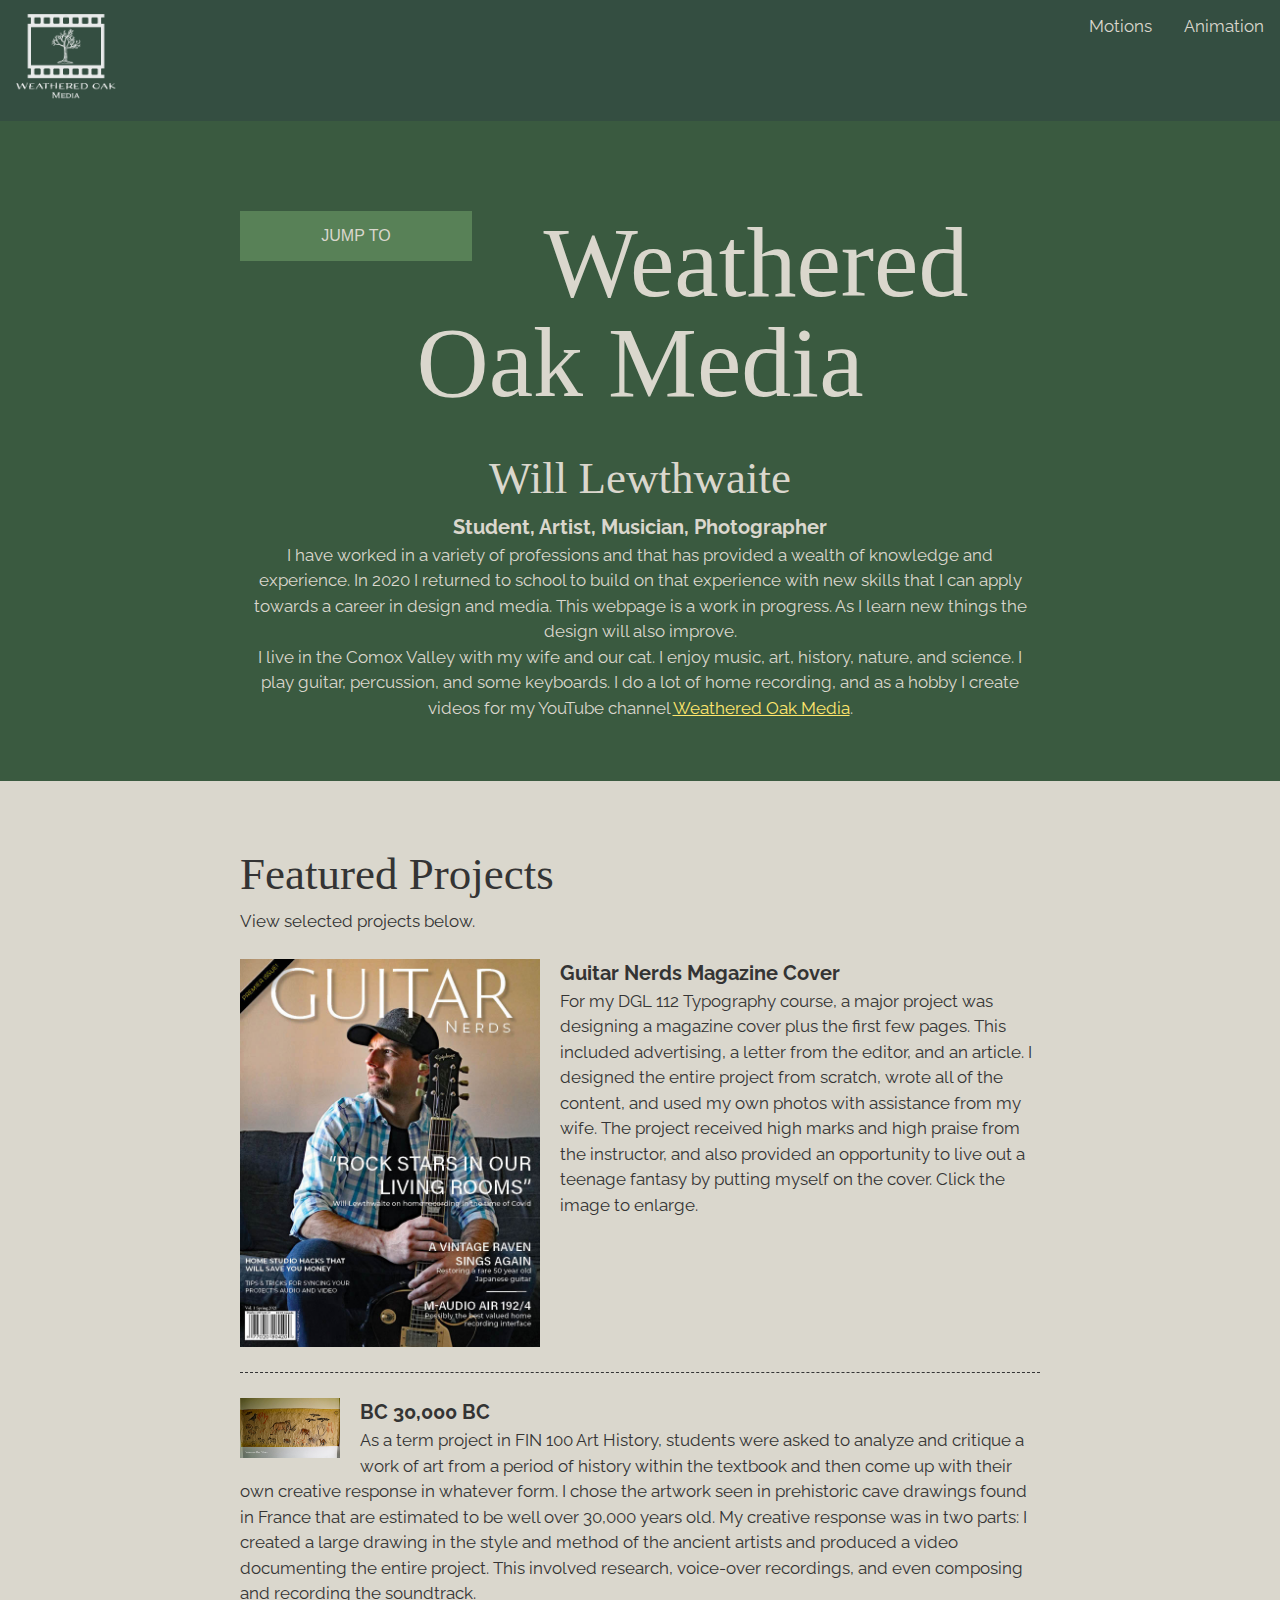
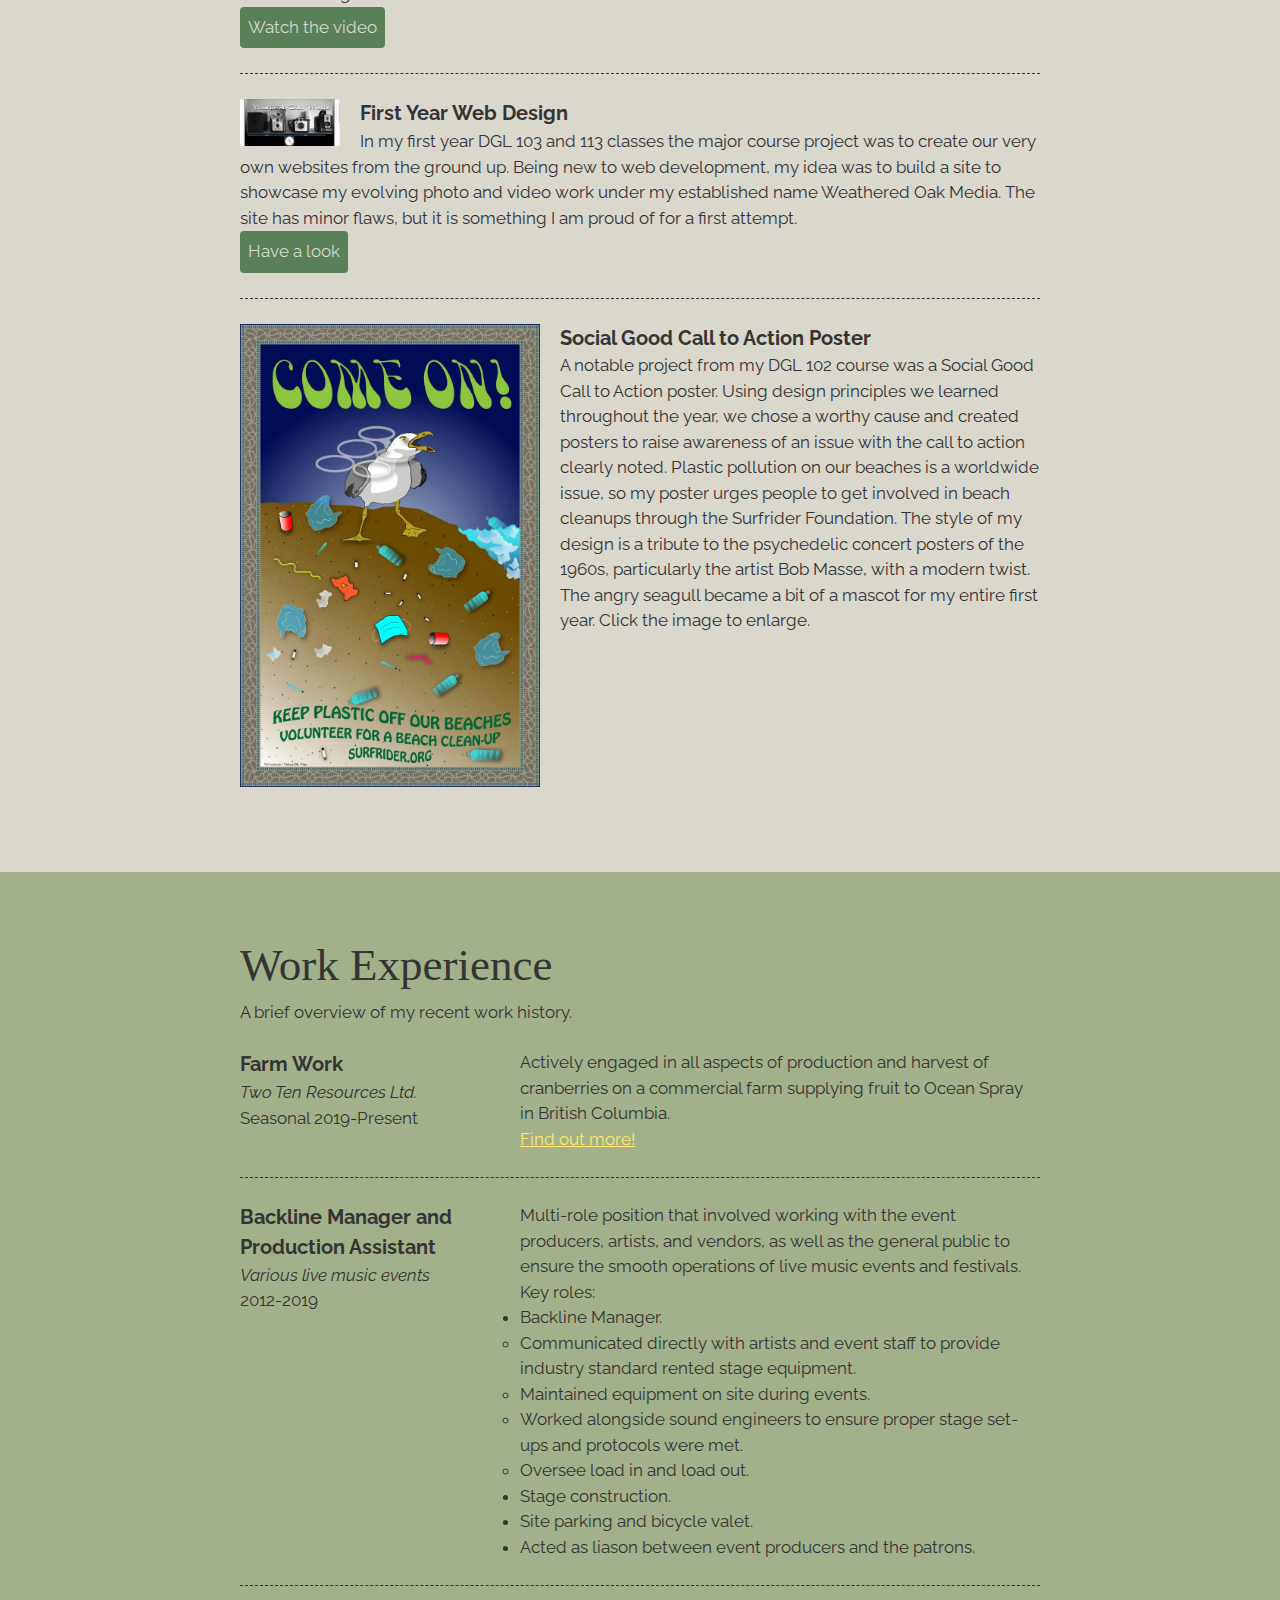
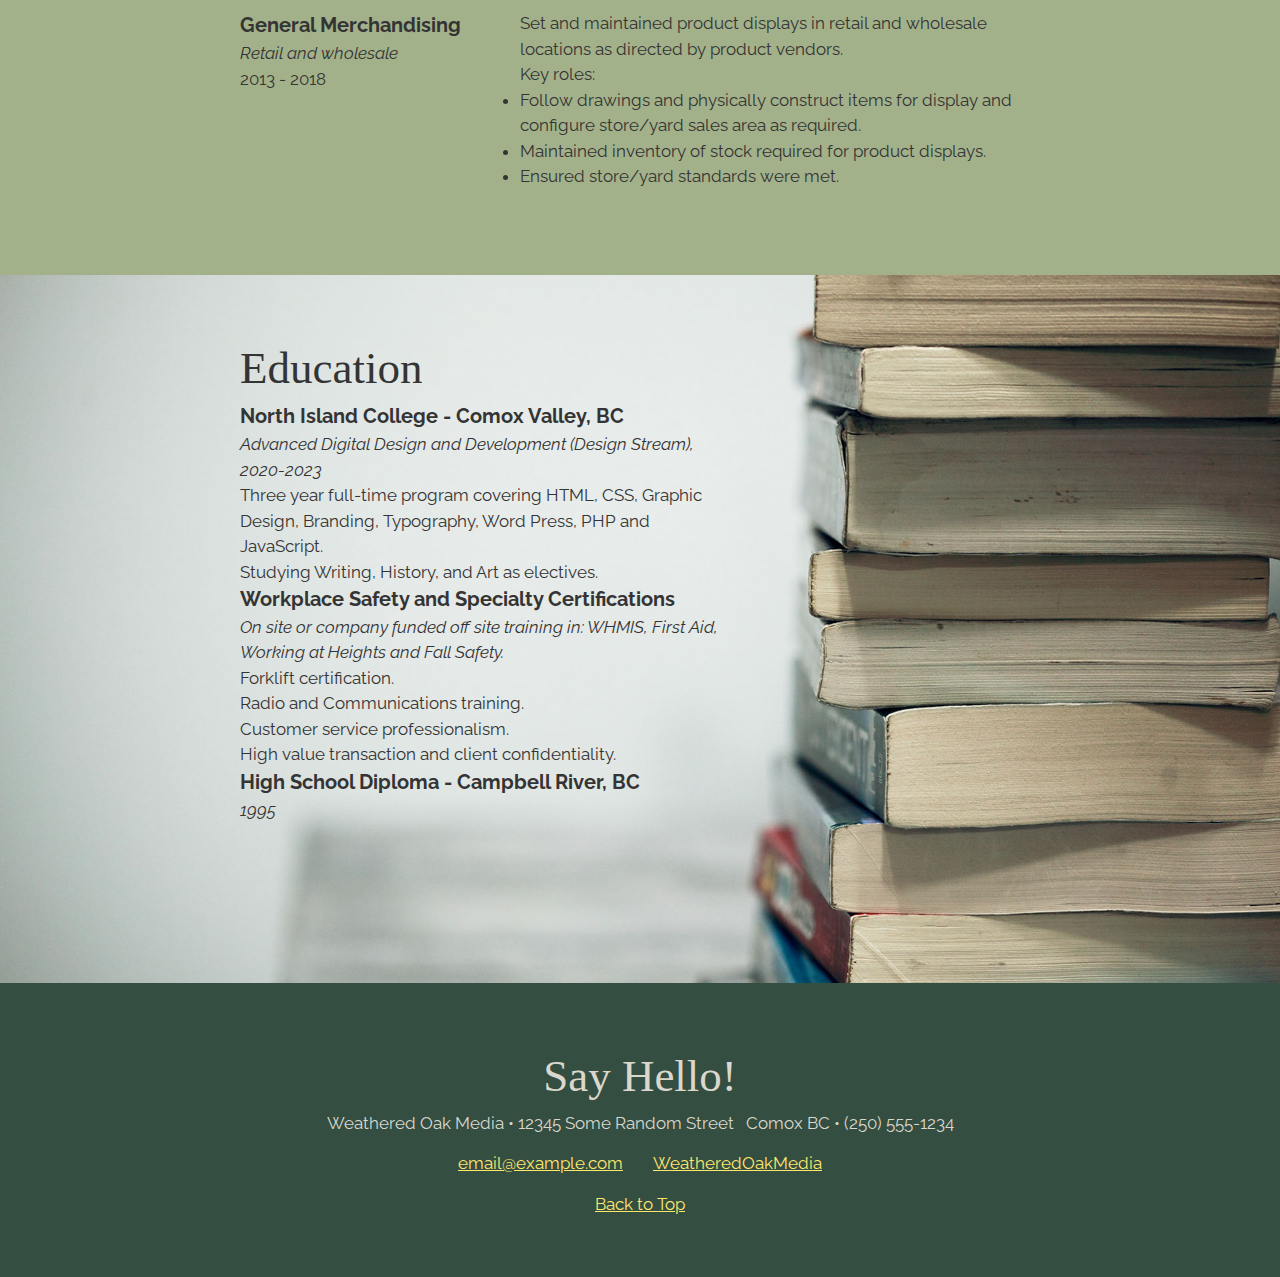
==== commit 4145d8a9: "Edit logo position" ====
--- a/index.html
+++ b/index.html
@@ -20,8 +20,11 @@
     <!-- ***********************  ABOUT / PROFILE  *********************** -->
 
     <ul class="top-nav">
+      <div class="logo">
+        <a href="index.html"><img src="img/WeatheredOak_FilmStripLogo_Light.png" alt="Logo" /></a>
+      </div>
+      <li><a href="animation.html">Animation</a></li>
       <li><a href="motions.html">Motions</a></li>
-      <li><a href="animation.html">Animation</a></li>
     </ul>
 
     <header>
--- a/master-styles.css
+++ b/master-styles.css
@@ -93,33 +93,40 @@
     margin: 0;
 }
 
+.logo {
+    size: 150px;
+    float: left;
+    margin: 0;
+    padding: 14px 16px;
+}
+
 ul.top-nav {
     list-style-type: none;
     margin: 0;
     padding: 0;
     overflow: hidden;
     background-color: #344E41;
-  }
-  
-  ul.top-nav li {
+}
+
+ul.top-nav li {
     float: right;
-  }
-  
-  ul.top-nav li a {
+}
+
+ul.top-nav li a {
     display: block;
     color: #DAD7CD;
     text-align: center;
     padding: 14px 16px;
     text-decoration: none;
-  }
-  
-  ul.top-nav li a:hover:not(.active) {
+}
+
+ul.top-nav li a:hover:not(.active) {
     background-color: #A3B18A;
-  }
-  
-  .active {
+}
+
+.active {
     background-color: #04AA6D;
-  }
+}
 
 .content-wrap {
     max-width: 800px;
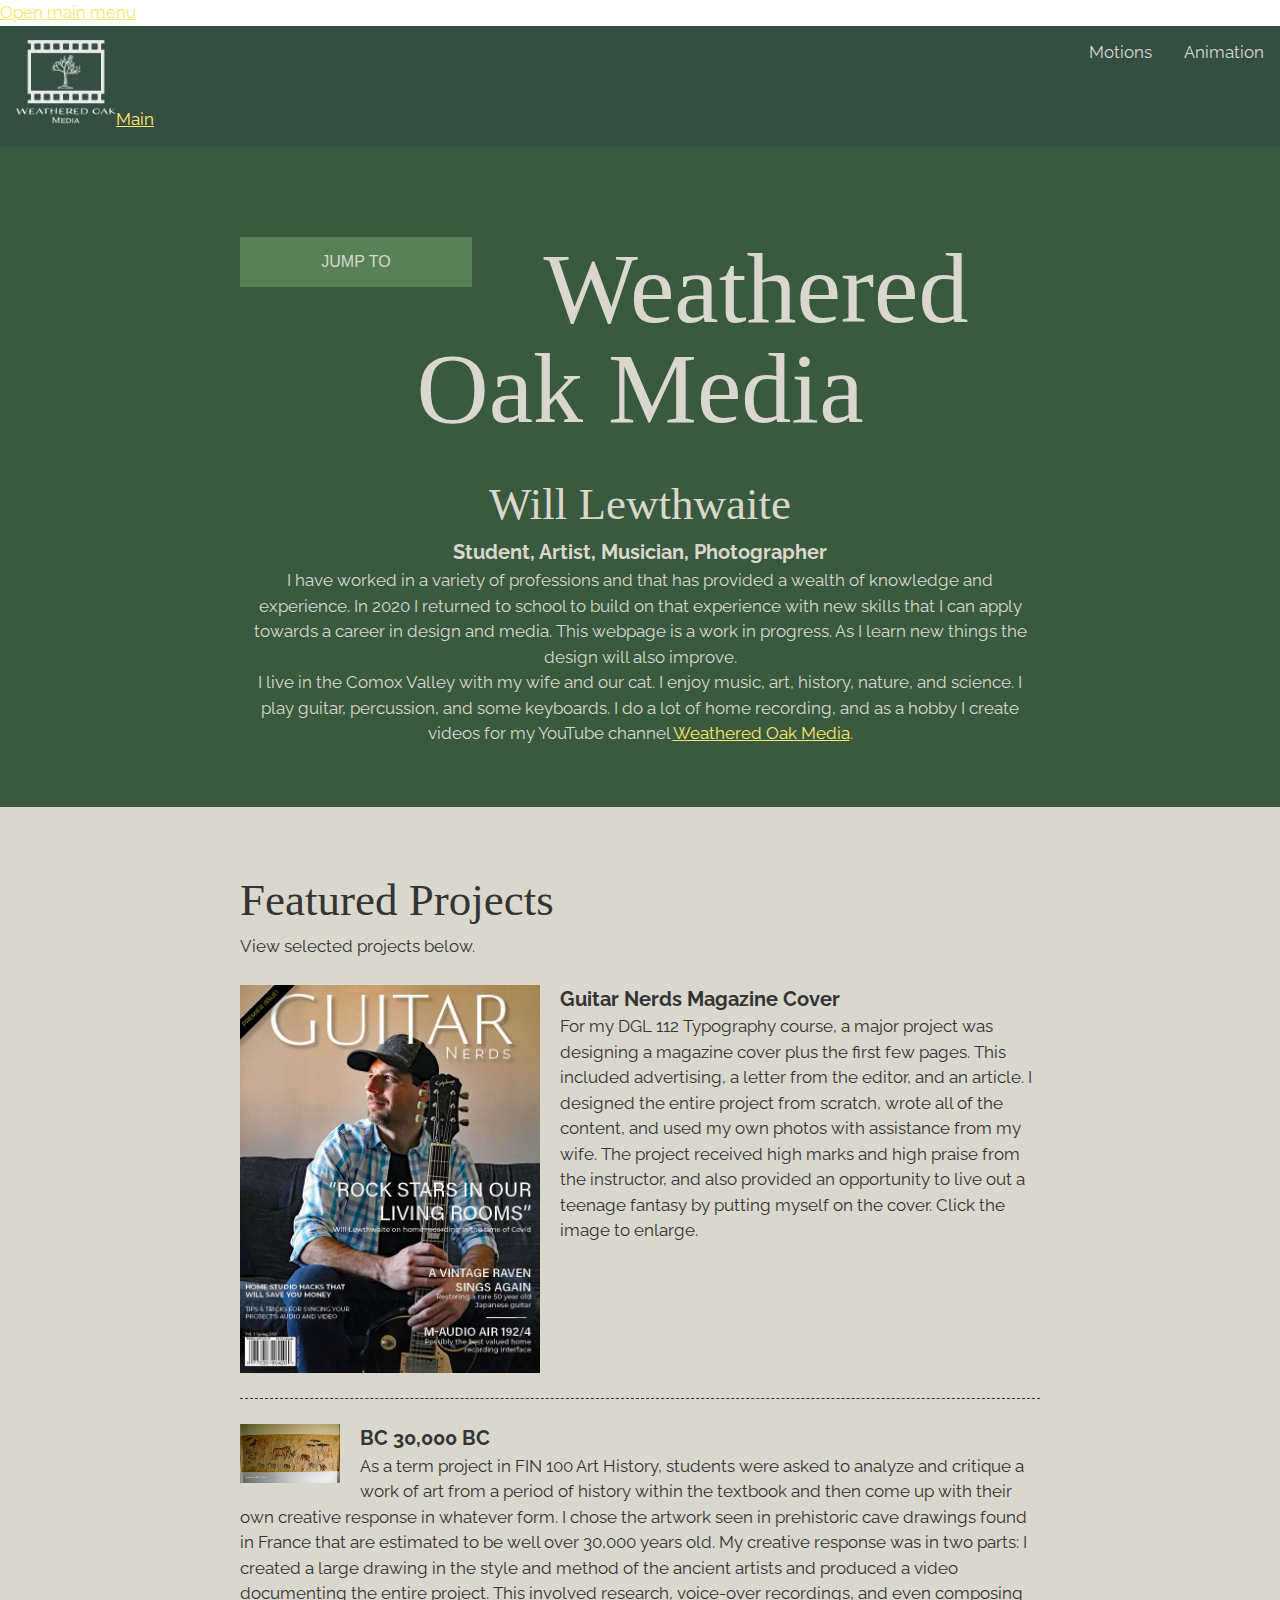
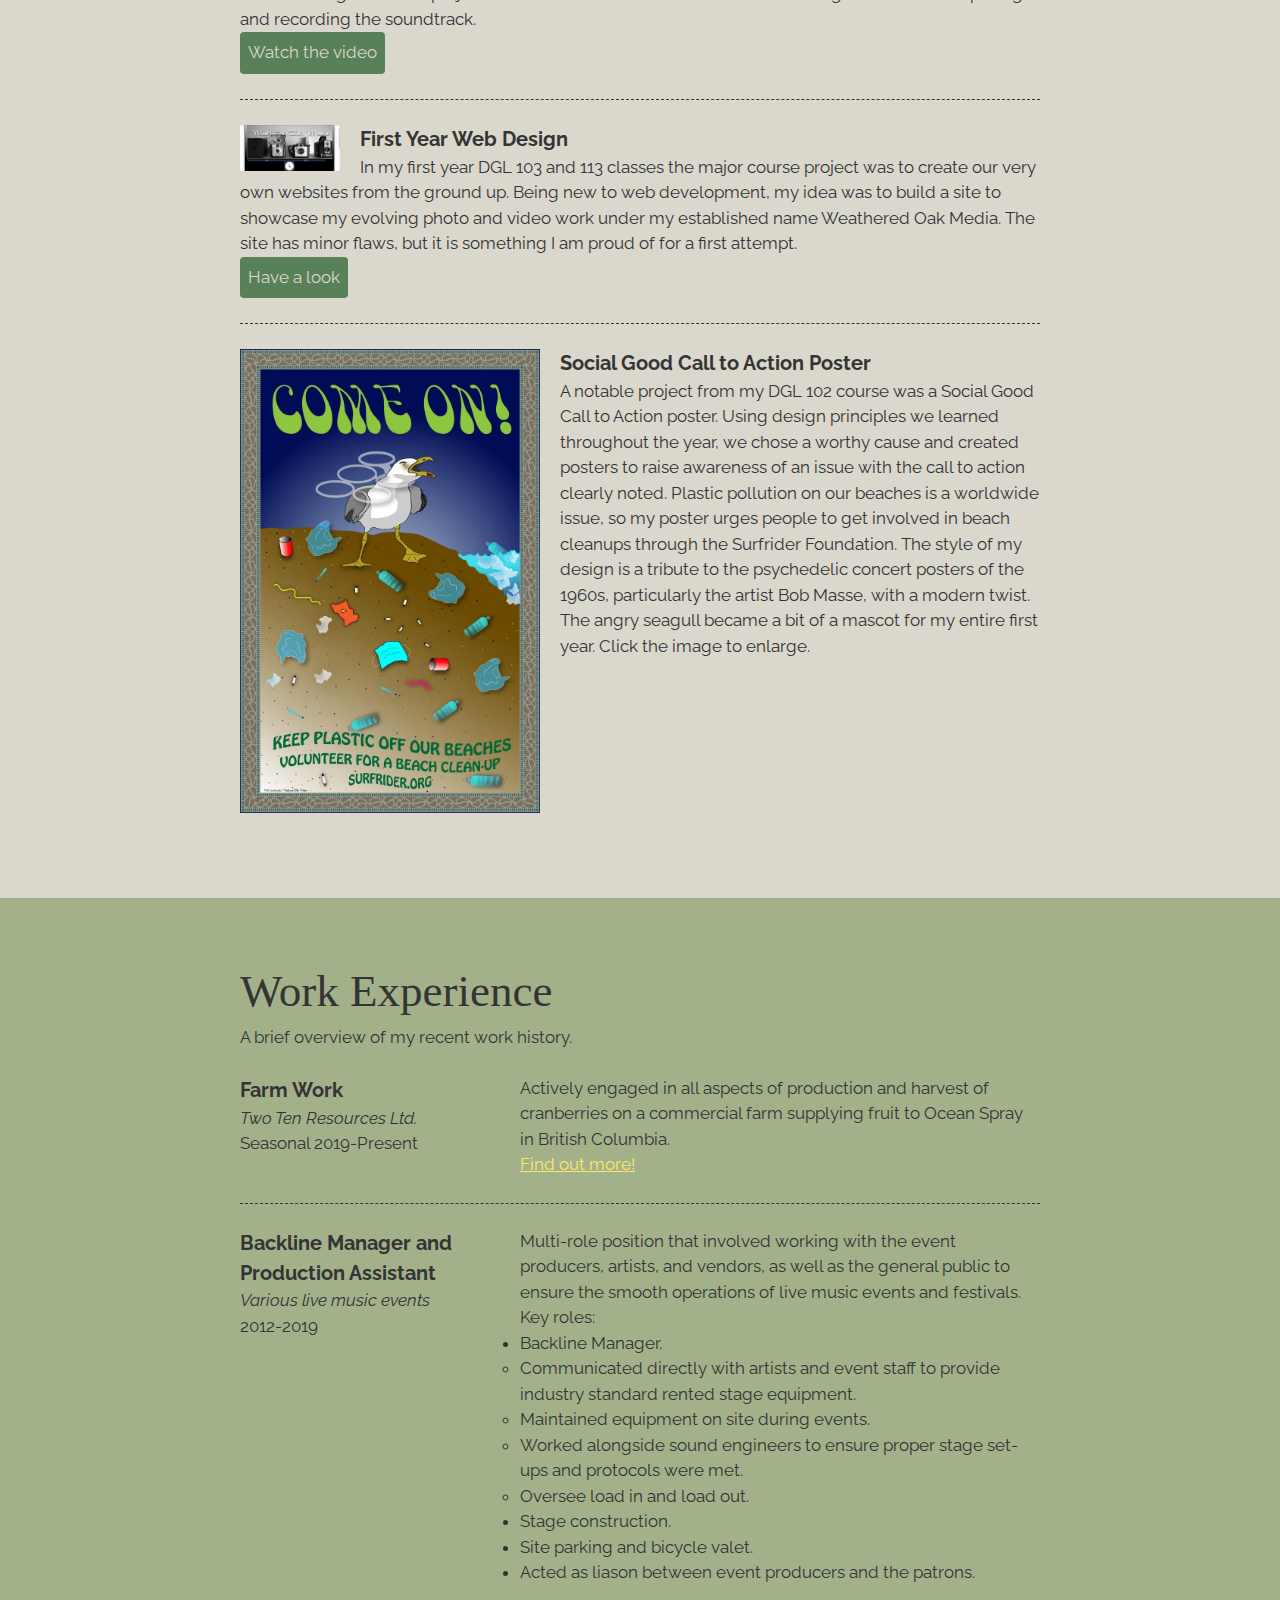
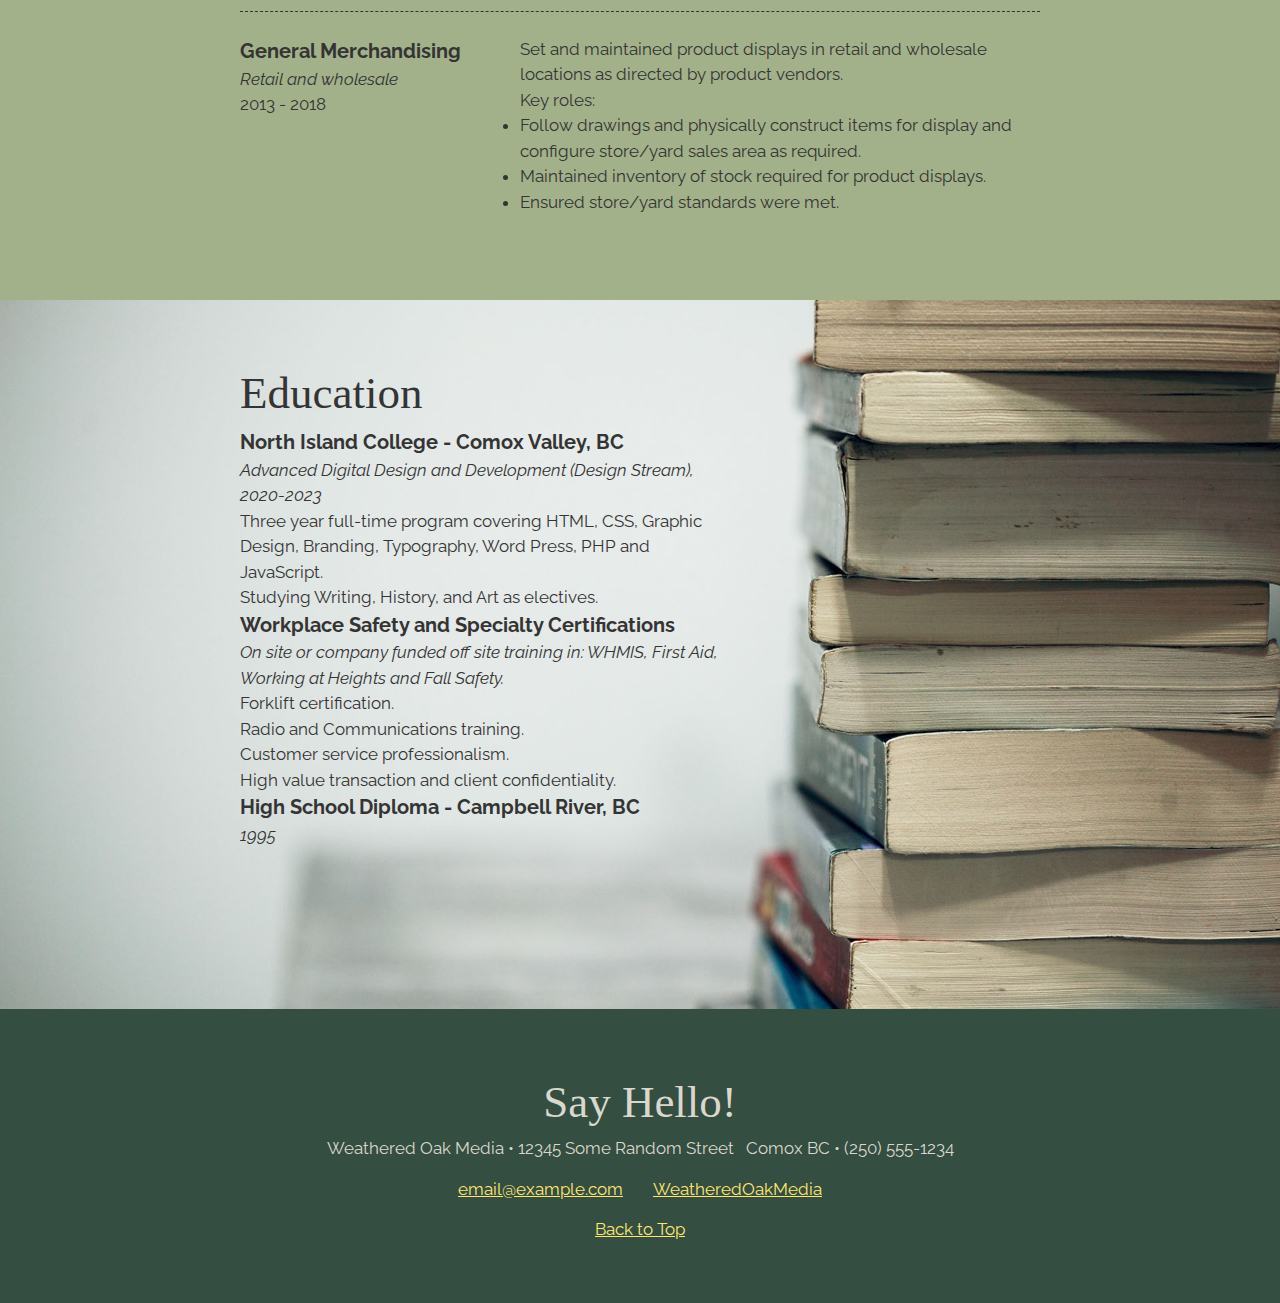
==== commit 1d2cf7ba: "Add hamburger bars" ====
--- a/index.html
+++ b/index.html
@@ -19,9 +19,14 @@
   <main>
     <!-- ***********************  ABOUT / PROFILE  *********************** -->
 
+    <a class="hamburger" href="#navbar" aria-label="Open main menu">
+      <span class="sr-only">Open main menu</span>
+      <i class="fas fa-bars" aria-hidden="true"></i>
+      <i class="fas fa-bars"></i>
+    </a>
     <ul class="top-nav">
       <div class="logo">
-        <a href="index.html"><img src="img/WeatheredOak_FilmStripLogo_Light.png" alt="Logo" /></a>
+        <a href="index.html"><img src="img/WeatheredOak_FilmStripLogo_Light.png" alt="Logo" />Main</a>
       </div>
       <li><a href="animation.html">Animation</a></li>
       <li><a href="motions.html">Motions</a></li>
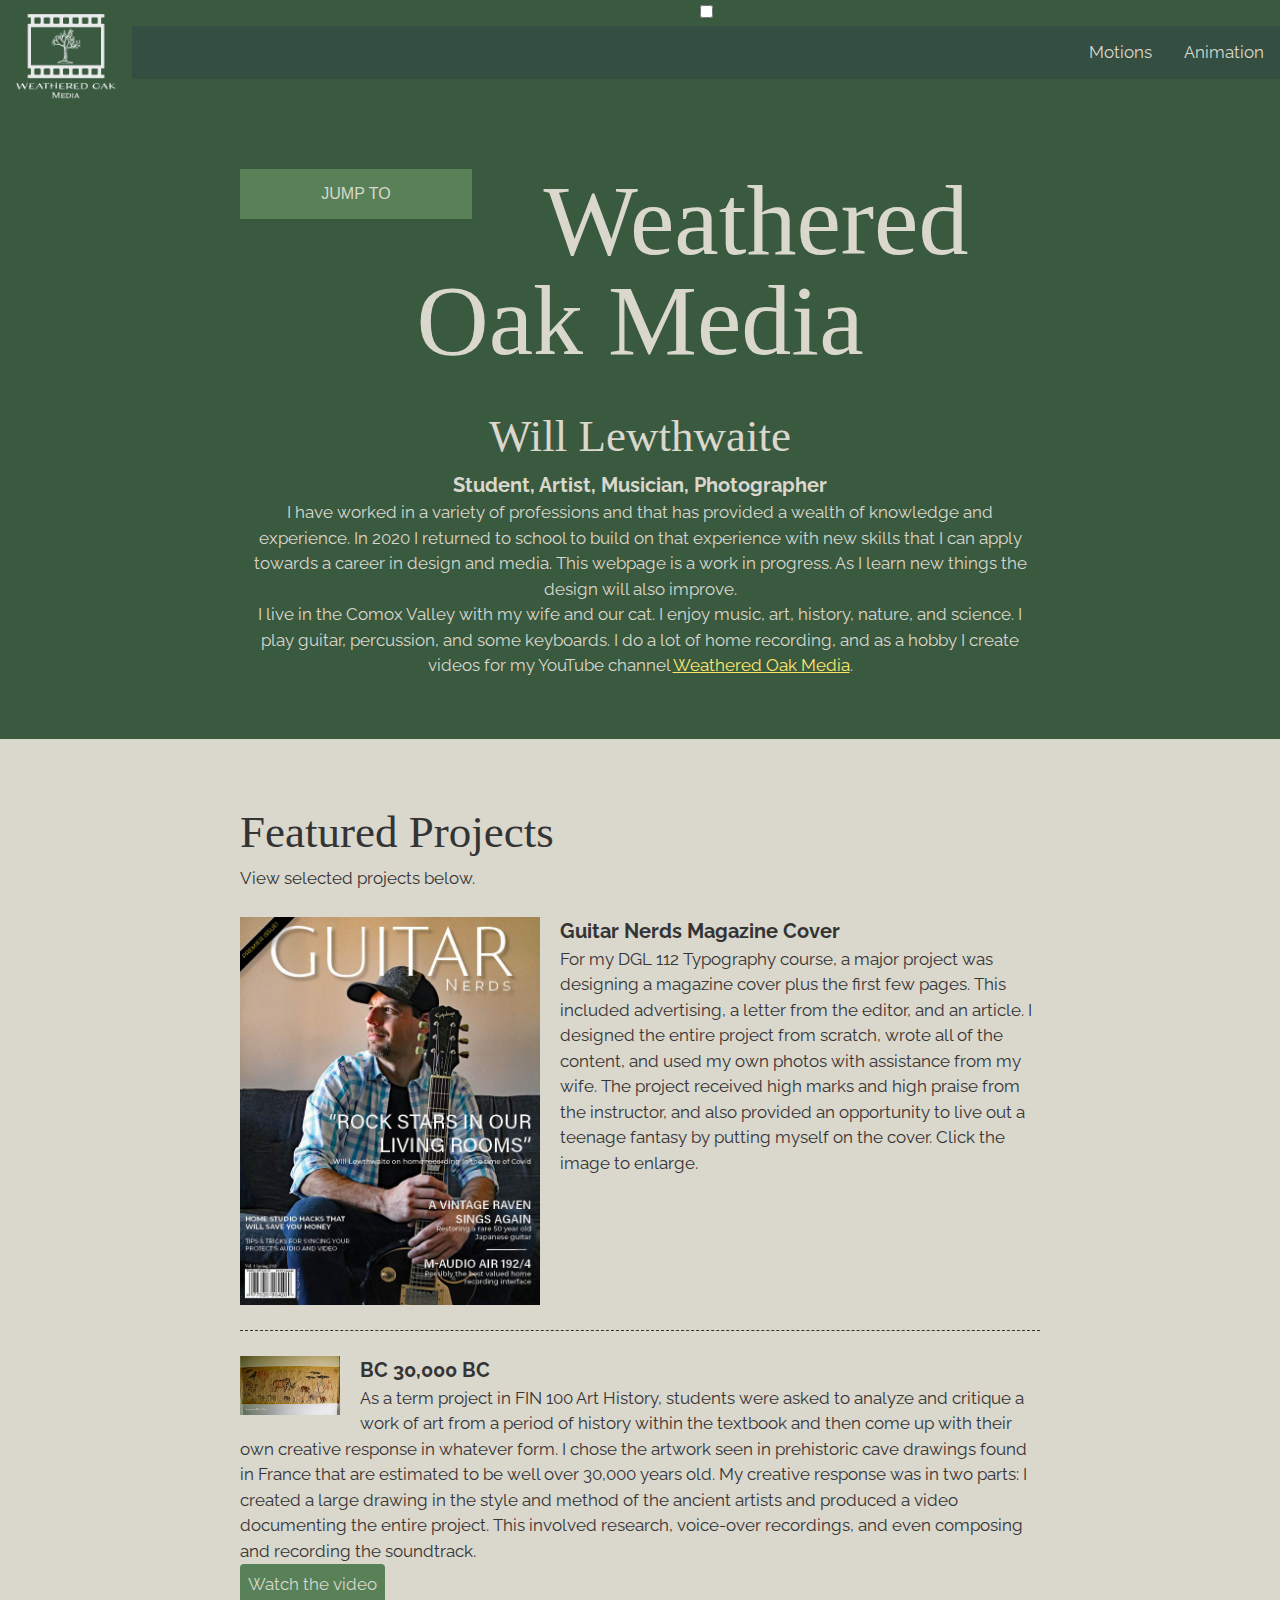
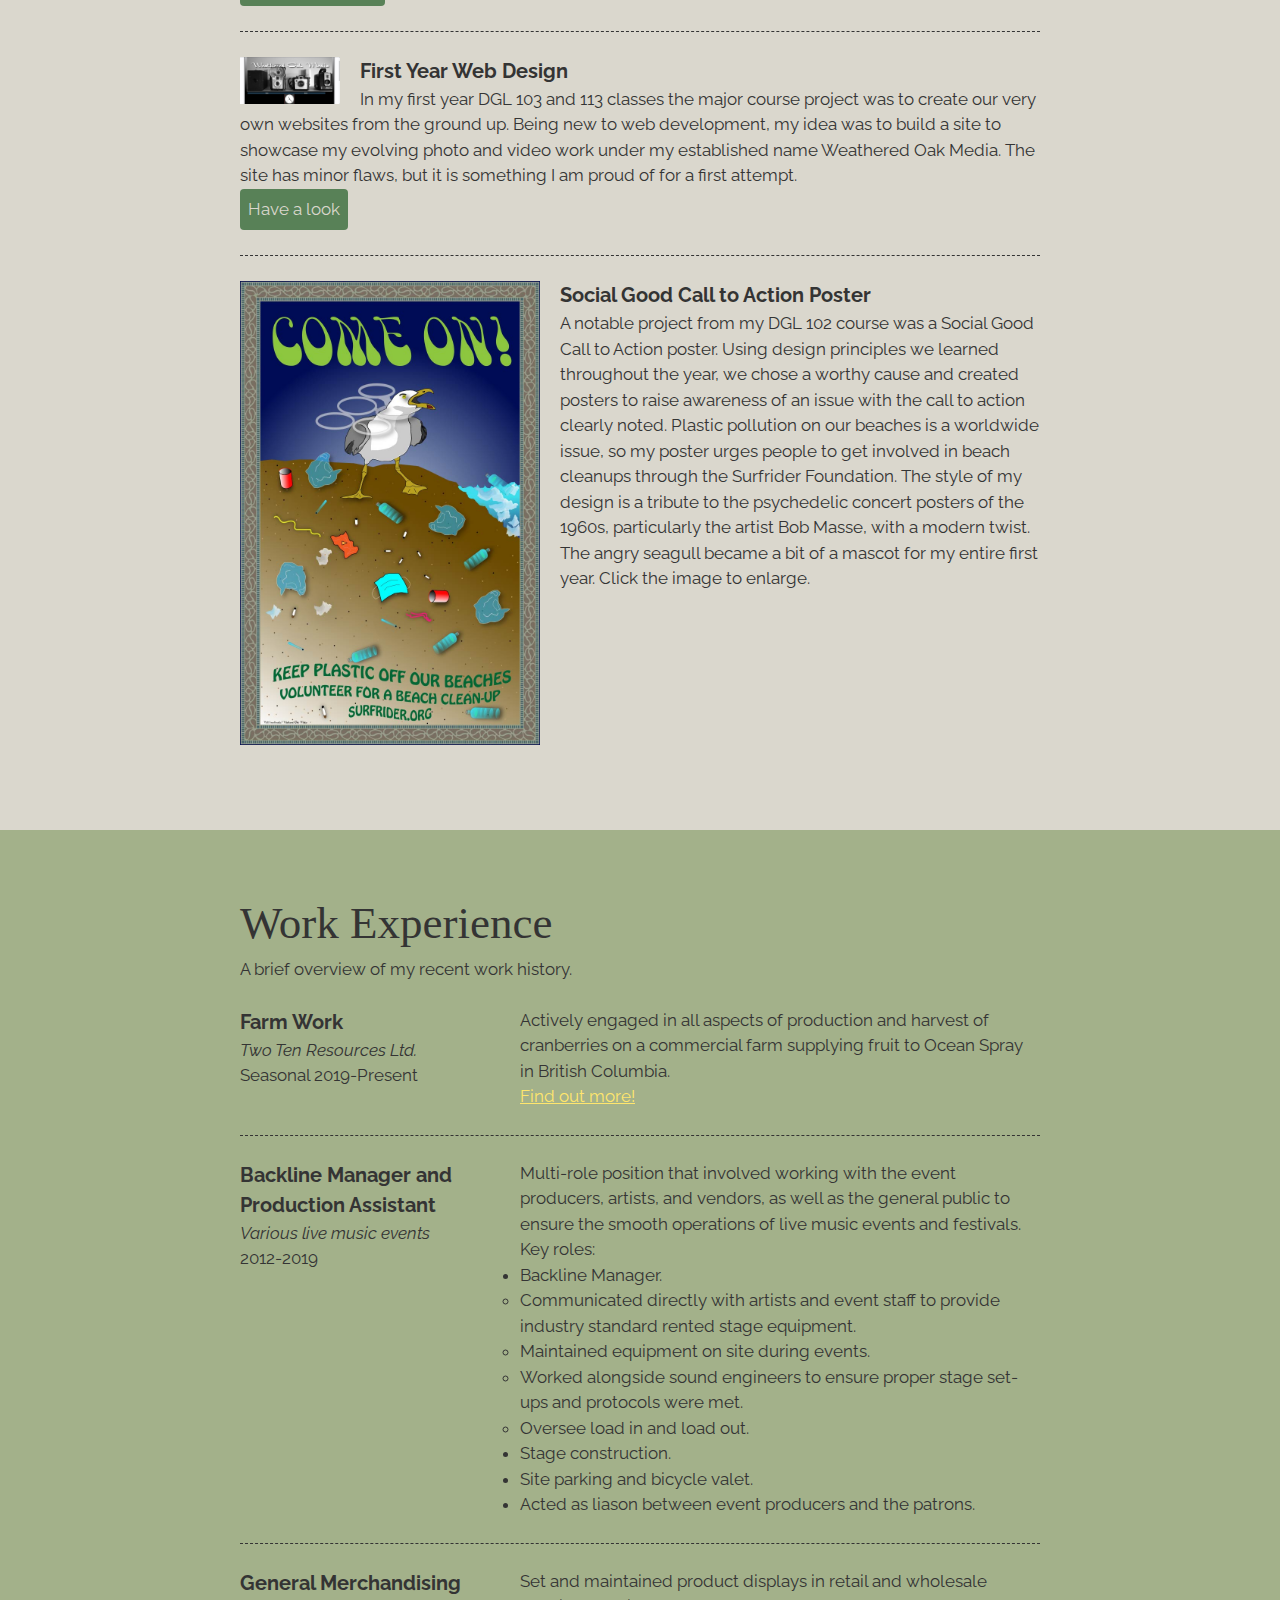
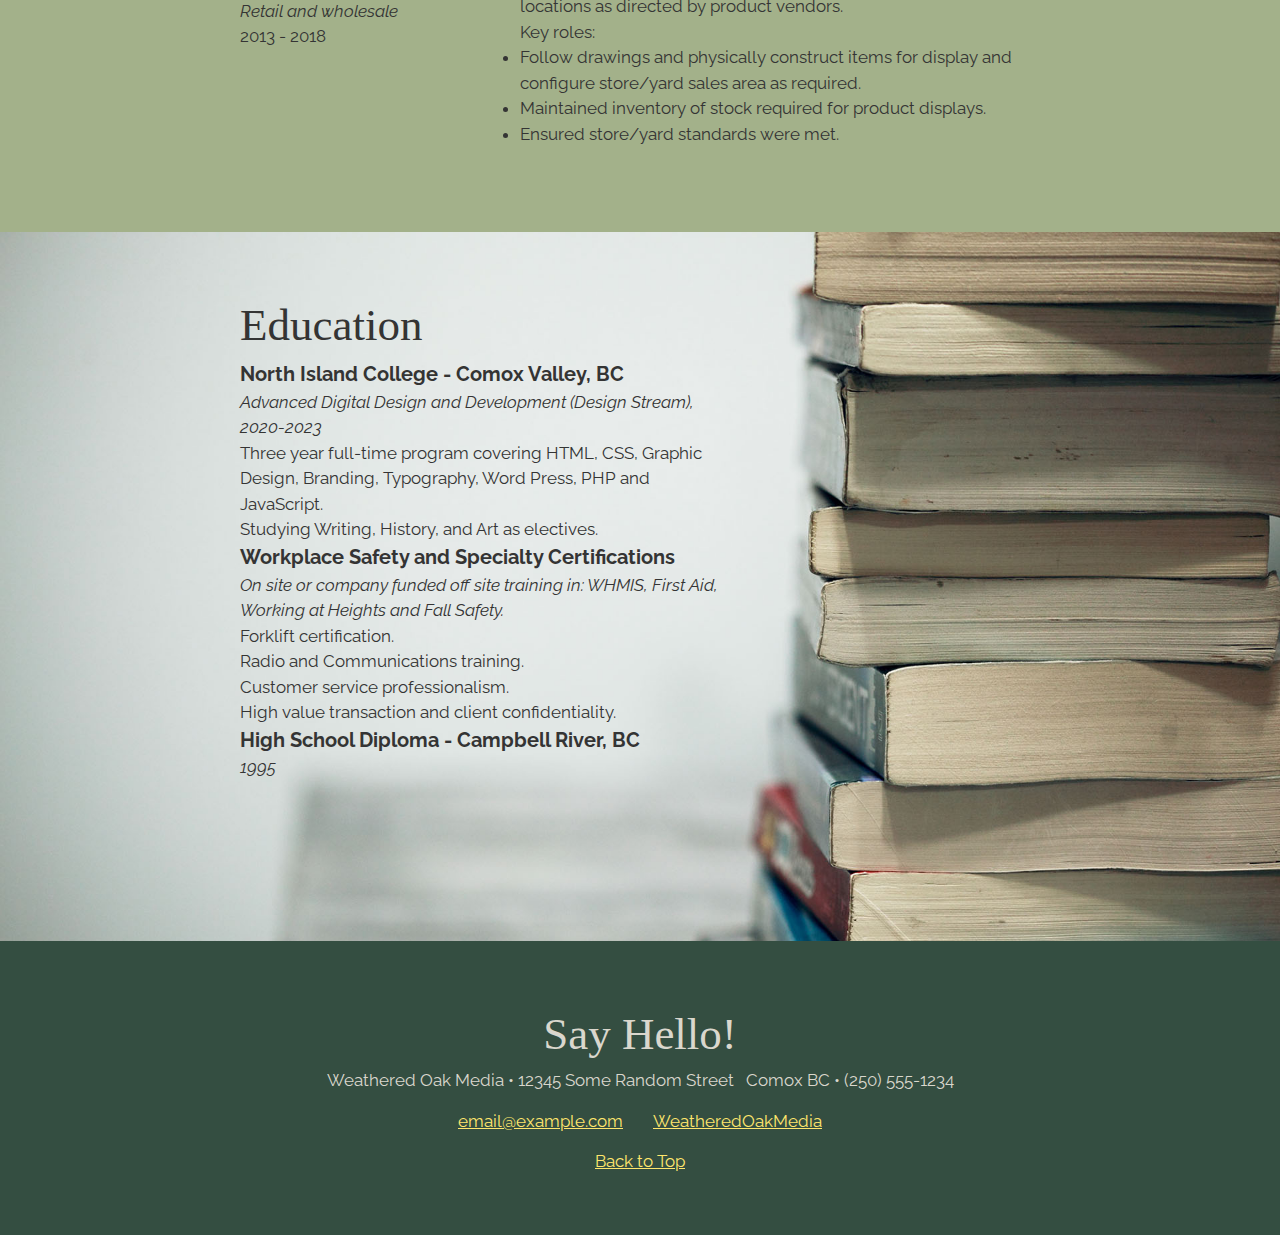
==== commit e1520226: "Apply burger menu to all html pages" ====
--- a/index.html
+++ b/index.html
@@ -4,7 +4,7 @@
   NIC DGL-203
   Assignment 1c
   Author: Will Lewthwaite
-  Date Last Modified: 24 October 2021
+  Date Last Modified: 25 October 2021
 -->
 
 <head>
@@ -18,23 +18,19 @@
 <body>
   <main>
     <!-- ***********************  ABOUT / PROFILE  *********************** -->
-
-    <a class="hamburger" href="#navbar" aria-label="Open main menu">
-      <span class="sr-only">Open main menu</span>
-      <i class="fas fa-bars" aria-hidden="true"></i>
-      <i class="fas fa-bars"></i>
-    </a>
-    <ul class="top-nav">
-      <div class="logo">
-        <a href="index.html"><img src="img/WeatheredOak_FilmStripLogo_Light.png" alt="Logo" />Main</a>
-      </div>
-      <li><a href="animation.html">Animation</a></li>
-      <li><a href="motions.html">Motions</a></li>
-    </ul>
-
-    <header>
+    <header class="header">
+
+      <a href="index.html" class="logo"><img src="img/WeatheredOak_FilmStripLogo_Light.png" alt="Logo" /></a>
+      <input class="nav-btn" type="checkbox" id="nav-btn" />
+      <label class="nav-icon" for="nav-btn"><span class="navicon"></span></label>
+      <ul class="top-nav">
+        <li><a href="animation.html">Animation</a></li>
+        <li><a href="motions.html">Motions</a></li>
+      </ul>
+      <!--Code adapted from example found on CodePen https://codepen.io/mutedblues/pen/MmPNPG?editors=1100 
+        Modified tags/classes, colors, and float to fit my page format.-->
+
       <div class="content-wrap">
-
         <div class="dropdown">
           <!--Code from W3 Schools Website HTML/CSS basic Drop Menu.
           Modified class id names, added 4th list item-->
@@ -77,11 +73,14 @@
 
           <!--Removed modal as it did not function correctly.-->
           <h3>Guitar Nerds Magazine Cover</h3>
-          <p>For my DGL 112 Typography course, a major project was designing a magazine cover plus the first few pages.
+          <p>For my DGL 112 Typography course, a major project was designing a magazine cover plus the first few
+            pages.
             This included advertising, a letter from the editor, and an article. I designed the entire project from
-            scratch, wrote all of the content, and used my own photos with assistance from my wife. The project received
+            scratch, wrote all of the content, and used my own photos with assistance from my wife. The project
+            received
             high marks and high praise
-            from the instructor, and also provided an opportunity to live out a teenage fantasy by putting myself on the
+            from the instructor, and also provided an opportunity to live out a teenage fantasy by putting myself on
+            the
             cover.
             Click the image to enlarge.</p>
         </section>
@@ -90,11 +89,14 @@
         <section class="project-item">
           <img src="img/WillCaveArt.jpg" alt="Cave Art Drawing">
           <h3>BC 30,000 BC</h3>
-          <p>As a term project in FIN 100 Art History, students were asked to analyze and critique a work of art from a
+          <p>As a term project in FIN 100 Art History, students were asked to analyze and critique a work of art from
+            a
             period of history
-            within the textbook and then come up with their own creative response in whatever form. I chose the artwork
+            within the textbook and then come up with their own creative response in whatever form. I chose the
+            artwork
             seen in prehistoric
-            cave drawings found in France that are estimated to be well over 30,000 years old. My creative response was
+            cave drawings found in France that are estimated to be well over 30,000 years old. My creative response
+            was
             in two parts:
             I created a large drawing in the style and method of the ancient artists and produced a video documenting
             the
@@ -108,9 +110,11 @@
         <section class="project-item">
           <img src="img/WOSite1.jpg" alt="First website screenshot">
           <h3>First Year Web Design</h3>
-          <p>In my first year DGL 103 and 113 classes the major course project was to create our very own websites from
+          <p>In my first year DGL 103 and 113 classes the major course project was to create our very own websites
+            from
             the ground up.
-            Being new to web development, my idea was to build a site to showcase my evolving photo and video work under
+            Being new to web development, my idea was to build a site to showcase my evolving photo and video work
+            under
             my established name
             Weathered Oak Media. The site has minor flaws, but it is something I am proud of for a first attempt.
           </p>
@@ -168,7 +172,8 @@
             <p>2012-2019</p>
           </div>
           <div class="job-summary">
-            <p>Multi-role position that involved working with the event producers, artists, and vendors, as well as the
+            <p>Multi-role position that involved working with the event producers, artists, and vendors, as well as
+              the
               general public
               to ensure the smooth operations of live music events and festivals.
             </p>
@@ -198,7 +203,8 @@
             <p>2013 - 2018</p>
           </div>
           <div class="job-summary">
-            <p>Set and maintained product displays in retail and wholesale locations as directed by product vendors.</p>
+            <p>Set and maintained product displays in retail and wholesale locations as directed by product vendors.
+            </p>
             <p>Key roles:</p>
             <ul>
               <li>Follow drawings and physically construct items for display and configure store/yard sales area as
@@ -218,7 +224,8 @@
         <section>
           <h3>North Island College - Comox Valley, BC</h3>
           <p>Advanced Digital Design and Development (Design Stream), 2020-2023</p>
-          <p>Three year full-time program covering HTML, CSS, Graphic Design, Branding, Typography, Word Press, PHP and
+          <p>Three year full-time program covering HTML, CSS, Graphic Design, Branding, Typography, Word Press, PHP
+            and
             JavaScript.</p>
           <p>Studying Writing, History, and Art as electives.</p>
         </section>
